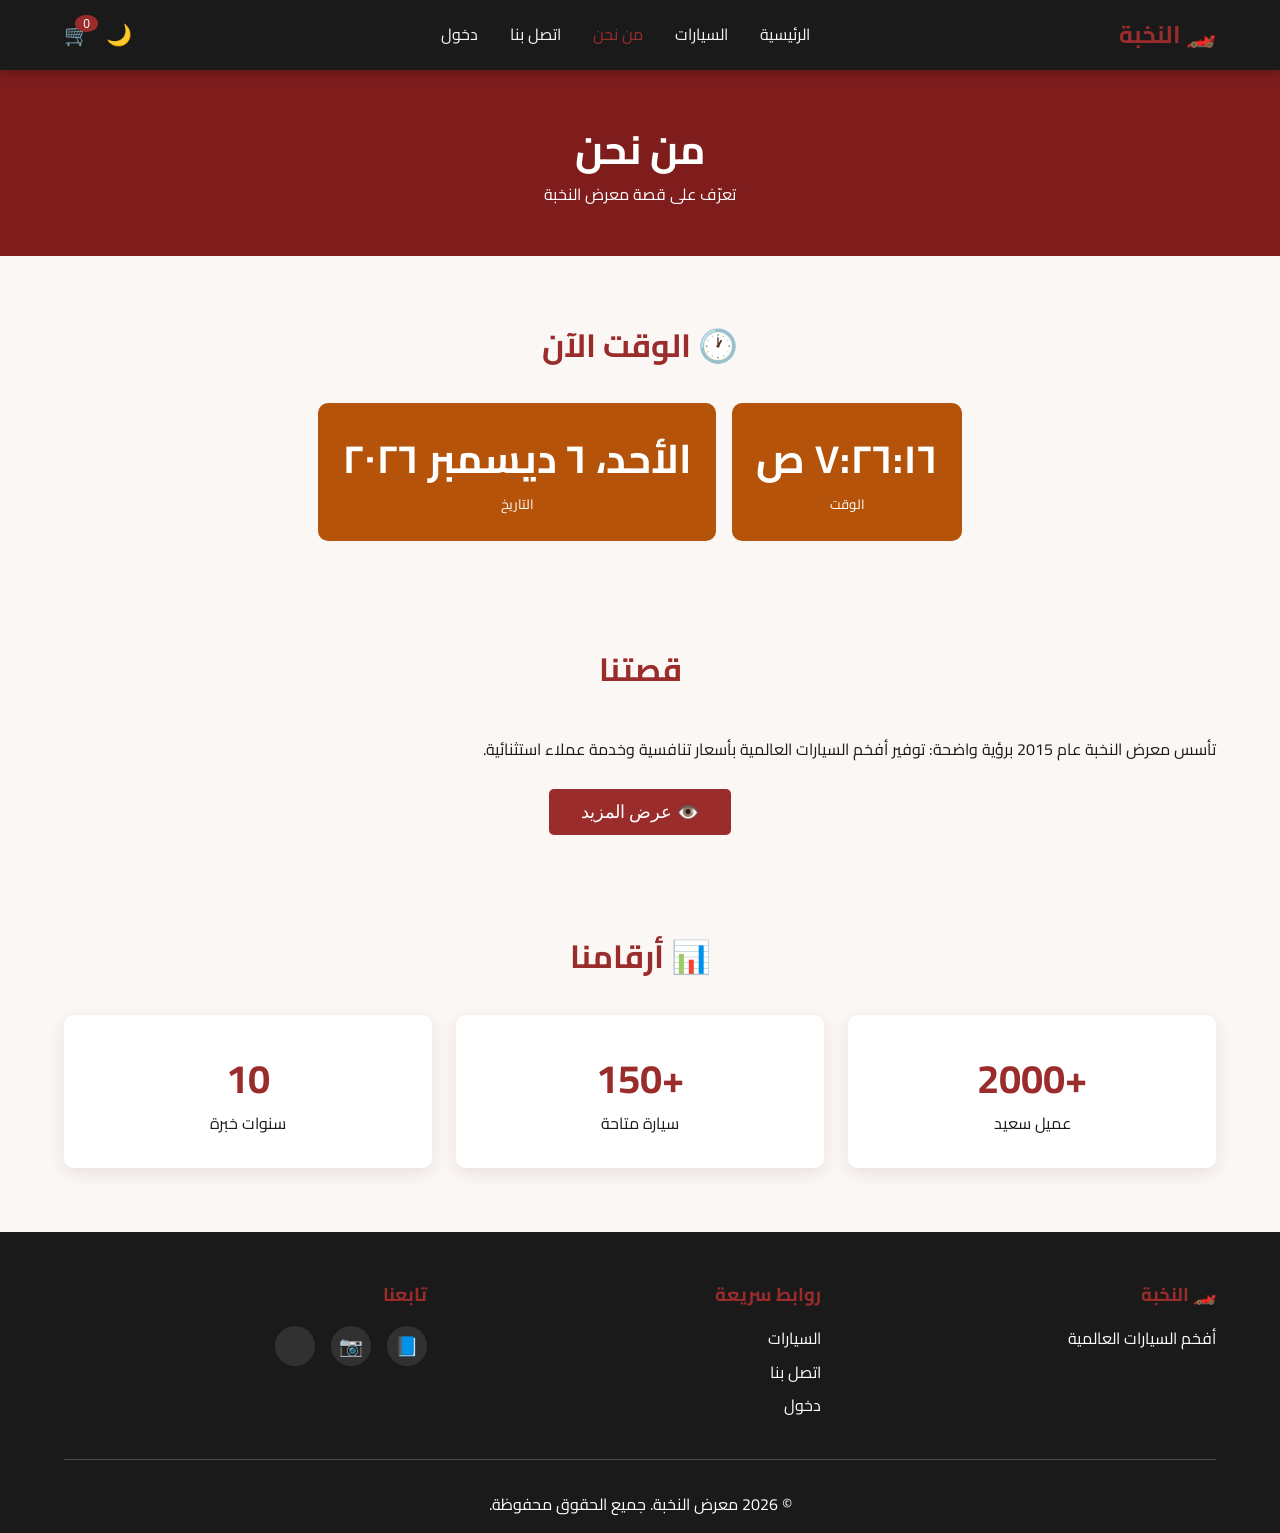
==== about.html @ c96fdfcc "done" ====
<!doctype html>
<html lang="ar" dir="rtl">
  <head>
    <!-- ترميز الأحرف العربية -->
    <meta charset="UTF-8" />
    <!-- التجاوب مع الشاشات -->
    <meta name="viewport" content="width=device-width, initial-scale=1.0" />
    <!-- عنوان الصفحة -->
    <title>معرض النخبة - من نحن</title>
    <!-- ملف التنسيق -->
    <link rel="stylesheet" href="css/style.css" />
    <!-- اتصال مسبق لتسريع تحميل الخطوط والصور -->
    <link rel="preconnect" href="https://fonts.googleapis.com" />
    <link rel="preconnect" href="https://fonts.gstatic.com" crossorigin />
    <link rel="preconnect" href="https://picsum.photos" />
    <!-- خط Cairo من Google Fonts -->
    <link href="https://fonts.googleapis.com/css2?family=Cairo:wght@400;600;700;900&display=swap" rel="stylesheet" />
    <!-- تطبيق الوضع الليلي فوراً لمنع وميض الصفحة -->
    <script>
      if (localStorage.getItem("darkMode") === "true") {
        document.documentElement.classList.add("dark-mode-pending");
      }
    </script>
    <style>
      .dark-mode-pending body {
        background-color: #1c1917;
        color: #f5f5f4;
      }
    </style>
    <meta name="color-scheme" content="light dark" />
  </head>
  <body>
    <!-- ========== شريط التنقل ========== -->
    <nav class="navbar">
      <div class="container">
        <!-- الشعار -->
        <div class="logo">
          <h2>🏎️ النخبة</h2>
        </div>
        <!-- الروابط -->
        <ul class="nav-links" id="navLinks">
          <li><a href="index.html">الرئيسية</a></li>
          <li><a href="cars.html">السيارات</a></li>
          <li><a href="about.html" class="active">من نحن</a></li>
          <li><a href="contact.html">اتصل بنا</a></li>
          <li><a href="login.php">دخول</a></li>
        </ul>
        <!-- الأزرار -->
        <div class="nav-actions">
          <button id="darkModeBtn" class="btn-icon">🌙</button>
          <button id="cartBtn" class="btn-icon">
            🛒 <span id="cartCount">0</span>
          </button>
        </div>
      </div>
    </nav>

    <!-- ========== ترويسة الصفحة ========== -->
    <section class="page-header">
      <div class="container">
        <h1>من نحن</h1>
        <p>تعرّف على قصة معرض النخبة</p>
      </div>
    </section>

    <!-- ========== قسم الساعة ========== -->
    <section class="clock-section">
      <div class="container">
        <h2 class="section-title">🕐 الوقت الآن</h2>
        <div class="countdown">
          <div class="time-box">
            <span id="liveTime">00:00:00</span>
            <small>الوقت</small>
          </div>
          <div class="time-box">
            <span id="liveDate">--</span>
            <small>التاريخ</small>
          </div>
        </div>
      </div>
    </section>

    <!-- ========== قسم القصة ========== -->
    <section class="about-section">
      <div class="container">
        <h2 class="section-title">قصتنا</h2>
        <p>
          تأسس معرض النخبة عام 2015 برؤية واضحة: توفير أفخم السيارات العالمية
          بأسعار تنافسية وخدمة عملاء استثنائية.
        </p>
        <div id="moreContent" class="more-content">
          <p>
            نعمل مع أكبر الشركات المصنعة عالمياً مثل لكزس، مرسيدس، BMW، وأودي
            لنقدم لكم أحدث الموديلات بضمان شامل.
          </p>
          <p>
            فريقنا من الخبراء مستعد لمساعدتك في اختيار السيارة المثالية التي
            تناسب احتياجاتك وميزانيتك.
          </p>
        </div>
        <button id="showMoreBtn" class="btn-primary">👁️ عرض المزيد</button>
      </div>
    </section>

    <!-- ========== قسم الإحصائيات ========== -->
    <section class="stats-section">
      <div class="container">
        <h2 class="section-title">📊 أرقامنا</h2>
        <div class="stats-grid">
          <div class="stat-card">
            <h3>+2000</h3>
            <p>عميل سعيد</p>
          </div>
          <div class="stat-card">
            <h3>+150</h3>
            <p>سيارة متاحة</p>
          </div>
          <div class="stat-card">
            <h3>10</h3>
            <p>سنوات خبرة</p>
          </div>
        </div>
      </div>
    </section>

    <!-- ========== التذييل ========== -->
    <footer class="footer">
      <div class="container">
        <div class="footer-content">
          <div class="footer-col">
            <h3>🏎️ النخبة</h3>
            <p>أفخم السيارات العالمية</p>
          </div>
          <div class="footer-col">
            <h3>روابط سريعة</h3>
            <ul>
              <li><a href="cars.html">السيارات</a></li>
              <li><a href="contact.html">اتصل بنا</a></li>
              <li><a href="login.php">دخول</a></li>
            </ul>
          </div>
          <div class="footer-col">
            <h3>تابعنا</h3>
            <div class="social">
              <a href="#" class="social-icon">📘</a>
              <a href="#" class="social-icon">📷</a>
              <a href="#" class="social-icon"></a>
            </div>
          </div>
        </div>
        <div class="copyright">
          <p>© 2026 معرض النخبة. جميع الحقوق محفوظة.</p>
        </div>
      </div>
    </footer>

    <!-- زر العودة للأعلى -->
    <button id="backToTop" class="back-to-top">↑</button>

    <!-- حاوية الإشعارات -->
    <div id="toastContainer" class="toast-container"></div>

    <!-- ربط JavaScript -->
    <script src="js/script.js" defer></script>
  </body>
</html>
---- css/style.css ----
/* =====================================================
   ملف التنسيق - معرض النخبة للسيارات
   الثيم: أحمر رياضي + أسود
   ===================================================== */

/* ========== المتغيرات (الألوان) ========== */
:root {
  /* ثيم Elegant Luxury (من Tailwind/TweakCN) */
  --primary: #9b2c2c; /* النبيذي الفاخر */
  --primary-hover: #7f1d1d; /* عند التحويم */
  --secondary: #7f1d1d; /* خلفيات الأقسام الداكنة */
  --accent: #b45309; /* الذهبي الكهرماني */
  --dark: #1a1a1a; /* شريط التنقل والتذييل */
  --light: #faf7f5; /* النص الفاتح */
  --gray: #57534e; /* الرمادي الدافئ */
  --success: #b45309; /* المجاميع والإشعارات الذهبية */
  --bg: #faf7f5; /* الخلفية الكريمية */
  --card-bg: #ffffff; /* خلفية البطاقات */
  --text: #1a1a1a; /* لون النص */
  --border-color: #f5e8d2; /* حد كريمي دافئ */
  --input-bg: #ffffff; /* خلفية حقول الإدخال */
  --heading-color: #7f1d1d; /* لون العناوين */
  --shadow-color: 127, 29, 29; /* ظل دافئ نبيذي */
}

/* ========== التنسيقات الأساسية ========== */
/* تصفير الهوامش الافتراضية */
* {
  margin: 0;
  padding: 0;
  box-sizing: border-box;
}

/* تنسيق جسم الصفحة */
body {
  font-family: "Cairo", "Segoe UI", Tahoma, sans-serif;
  background-color: var(--bg);
  color: var(--text);
  line-height: 1.6;
}

/* حاوية المحتوى */
.container {
  width: 90%;
  max-width: 1200px;
  margin: auto;
}

/* عنوان القسم */
.section-title {
  text-align: center;
  margin: 2rem 0;
  color: var(--primary);
  font-size: 2rem;
}

/* ========== شريط التنقل ========== */
.navbar {
  background-color: var(--dark);
  position: sticky;
  top: 0;
  z-index: 1000;
  box-shadow: 0 2px 10px rgba(0, 0, 0, 0.3);
}

.navbar .container {
  display: flex;
  justify-content: space-between;
  align-items: center;
  padding: 1rem 0;
}

.logo h2 {
  color: var(--primary);
}

.nav-links {
  display: flex;
  list-style: none;
  gap: 2rem;
}

.nav-links a {
  color: var(--light);
  text-decoration: none;
  transition: color 0.3s;
}

.nav-links a:hover,
.nav-links a.active {
  color: var(--primary);
}

.nav-actions {
  display: flex;
  gap: 1rem;
}

.btn-icon {
  background: none;
  border: none;
  color: var(--light);
  font-size: 1.3rem;
  cursor: pointer;
  position: relative;
}

#cartCount {
  background-color: var(--primary);
  color: white;
  border-radius: 50%;
  padding: 0.1rem 0.5rem;
  font-size: 0.75rem;
  position: absolute;
  top: -8px;
  right: -8px;
}

/* ========== السلايدر ========== */
.slider {
  position: relative;
  height: 500px;
  overflow: hidden;
}

.slide {
  position: absolute;
  inset: 0;
  opacity: 0;
  transition: opacity 0.8s;
}

.slide.active {
  opacity: 1;
}

.slide img {
  width: 100%;
  height: 100%;
  object-fit: cover;
}

.slide-content {
  position: absolute;
  inset: 0;
  background: rgba(0, 0, 0, 0.5);
  display: flex;
  flex-direction: column;
  justify-content: center;
  align-items: center;
  text-align: center;
  color: white;
}

.slide-content h1 {
  font-size: 3rem;
  margin-bottom: 1rem;
}

.slide-content p {
  font-size: 1.5rem;
  margin-bottom: 2rem;
}

.btn-primary {
  background-color: var(--primary);
  color: white;
  padding: 0.8rem 2rem;
  border: none;
  border-radius: 5px;
  cursor: pointer;
  text-decoration: none;
  font-size: 1.1rem;
  transition: background 0.3s;
}

.btn-primary:hover {
  background-color: var(--primary-hover);
}

.slider-btn {
  position: absolute;
  top: 50%;
  transform: translateY(-50%);
  background: rgba(0, 0, 0, 0.5);
  color: white;
  border: none;
  font-size: 2rem;
  padding: 1rem;
  cursor: pointer;
  z-index: 10;
}

.slider-btn.prev {
  right: 20px;
}

.slider-btn.next {
  left: 20px;
}

/* ========== المؤقت التنازلي ========== */
.countdown-section {
  background-color: var(--secondary);
  padding: 3rem 0;
}

.countdown-section .section-title {
  color: white;
}

.countdown {
  display: flex;
  justify-content: center;
  gap: 1rem;
}

.time-box {
  background-color: var(--accent);
  color: white;
  padding: 1.5rem;
  border-radius: 10px;
  text-align: center;
  min-width: 100px;
}

.time-box span {
  display: block;
  font-size: 2.5rem;
  font-weight: bold;
}

/* ========== البحث ========== */
.search-section {
  padding: 2rem 0;
}

.search-box {
  display: flex;
  gap: 0.5rem;
  max-width: 600px;
  margin: auto;
}

.search-box input {
  flex: 1;
  padding: 0.8rem;
  border: 2px solid var(--primary);
  background-color: var(--input-bg);
  color: var(--text);
  border-radius: 5px;
  font-size: 1rem;
}

/* ========== الفلترة والسيارات ========== */
.cars-section {
  padding: 2rem 0 4rem;
}

.filter-buttons {
  display: flex;
  justify-content: center;
  gap: 1rem;
  margin-bottom: 2rem;
  flex-wrap: wrap;
}

.filter-btn {
  padding: 0.6rem 1.5rem;
  border: 2px solid var(--primary);
  background: transparent;
  color: var(--primary);
  border-radius: 50px;
  cursor: pointer;
  transition: all 0.3s;
}

.filter-btn.active,
.filter-btn:hover {
  background-color: var(--primary);
  color: white;
}

.cars-grid {
  display: grid;
  grid-template-columns: repeat(auto-fill, minmax(280px, 1fr));
  gap: 2rem;
}

.car-card {
  background-color: var(--card-bg);
  border-radius: 10px;
  overflow: hidden;
  box-shadow: 0 6px 16px rgba(var(--shadow-color), 0.1);
  transition: transform 0.3s;
}

.car-card:hover {
  transform: translateY(-5px);
}

.car-card img {
  width: 100%;
  height: 200px;
  object-fit: cover;
}

.car-info {
  padding: 1rem;
}

.car-info h3 {
  color: var(--heading-color);
  margin-bottom: 0.5rem;
}

.car-brand {
  color: var(--gray);
  font-size: 0.9rem;
  margin-bottom: 0.5rem;
}

.price {
  color: var(--accent);
  font-size: 1.3rem;
  font-weight: bold;
  margin: 1rem 0;
}

/* ========== التذييل ========== */
.footer {
  background-color: var(--dark);
  color: white;
  padding: 3rem 0 1rem;
}

.footer-content {
  display: grid;
  grid-template-columns: repeat(3, 1fr);
  gap: 2rem;
}

.footer-col h3 {
  color: var(--primary);
  margin-bottom: 1rem;
}

.footer-col ul {
  list-style: none;
}

.footer-col ul li {
  margin-bottom: 0.5rem;
}

.footer-col ul li a {
  color: white;
  text-decoration: none;
  transition: color 0.3s;
}

.footer-col ul li a:hover {
  color: var(--primary);
}

.social {
  display: flex;
  gap: 1rem;
}

.social-icon {
  background: rgba(255, 255, 255, 0.1);
  width: 40px;
  height: 40px;
  display: flex;
  justify-content: center;
  align-items: center;
  border-radius: 50%;
  text-decoration: none;
  font-size: 1.2rem;
  transition: background 0.3s;
}

.social-icon:hover {
  background: var(--primary);
}

.copyright {
  border-top: 1px solid rgba(255, 255, 255, 0.2);
  text-align: center;
  padding-top: 2rem;
  margin-top: 2rem;
}

/* ========== زر العودة للأعلى ========== */
.back-to-top {
  position: fixed;
  bottom: 30px;
  left: 30px;
  width: 50px;
  height: 50px;
  border-radius: 50%;
  border: none;
  background-color: var(--primary);
  color: white;
  font-size: 1.5rem;
  cursor: pointer;
  opacity: 0;
  visibility: hidden;
  transition: all 0.3s;
  z-index: 999;
}

.back-to-top.show {
  opacity: 1;
  visibility: visible;
}

/* ========== النافذة المنبثقة ========== */
.modal {
  position: fixed;
  inset: 0;
  background: rgba(0, 0, 0, 0.7);
  display: none;
  justify-content: center;
  align-items: center;
  z-index: 2000;
}

.modal.show {
  display: flex;
}

.modal-content {
  background: var(--card-bg);
  color: var(--text);
  border-radius: 10px;
  padding: 2rem;
  width: 90%;
  max-width: 500px;
  text-align: center;
  position: relative;
}

.close-modal {
  position: absolute;
  top: 10px;
  left: 15px;
  font-size: 2rem;
  cursor: pointer;
  color: var(--gray);
}

.close-modal:hover {
  color: var(--primary);
}

.modal-content img {
  width: 100%;
  height: 250px;
  object-fit: cover;
  border-radius: 10px;
  margin-bottom: 1rem;
}

/* ========== الإشعارات ========== */
.toast-container {
  position: fixed;
  top: 80px;
  left: 50%;
  transform: translateX(-50%);
  z-index: 3000;
}

.toast {
  background-color: var(--success);
  color: white;
  padding: 1rem 2rem;
  border-radius: 50px;
  margin-bottom: 1rem;
  opacity: 0;
  transform: translateY(-20px);
  transition: all 0.3s;
}

.toast.show {
  opacity: 1;
  transform: translateY(0);
}

.toast.error {
  background-color: var(--primary);
}

/* ========== الوضع الليلي (ثيم Elegant Luxury الداكن) ========== */
body.dark-mode {
  --bg: #1c1917;
  --card-bg: #292524;
  --text: #f5f5f4;
  --border-color: #44403c;
  --input-bg: #1f1c1a;
  --heading-color: #fef3c7;
  --gray: #d6d3d1;
  --primary: #b91c1c;
  --primary-hover: #dc2626;
  --accent: #fbbf24;
  --success: #fbbf24;
  --light: #f5f5f4;
  --dark: #0f0e0d;
  --shadow-color: 0, 0, 0;
}

/* انتقال سلس عند التبديل */
body,
.car-card,
.modal-content,
.form-group input,
.form-group textarea,
.search-box input,
.sort-select {
  transition:
    background-color 0.3s,
    color 0.3s,
    border-color 0.3s;
}

/* النافذة المنبثقة تتبع الثيم */
body.dark-mode .modal-content {
  background: var(--card-bg);
  color: var(--text);
}

/* حقول الإدخال تتبع الثيم */
body.dark-mode .form-group input,
body.dark-mode .form-group textarea,
body.dark-mode .search-box input {
  background-color: var(--input-bg);
  color: var(--text);
  border-color: var(--border-color);
}

body.dark-mode .form-group input::placeholder,
body.dark-mode .form-group textarea::placeholder,
body.dark-mode .search-box input::placeholder {
  color: #777;
}

body.dark-mode .cart-item {
  border-bottom: 1px solid var(--border-color);
}

/* وصف السيارة داخل البطاقة */
body.dark-mode .car-brand {
  color: var(--gray);
}

/* ========== التجاوب ========== */
@media (max-width: 768px) {
  .nav-links {
    flex-direction: column;
    gap: 0.5rem;
  }

  .slide-content h1 {
    font-size: 2rem;
  }

  .footer-content {
    grid-template-columns: 1fr;
  }
}
/* ========== صفحة من نحن ========== */
/* ترويسة الصفحة */
.page-header {
  background-color: var(--secondary);
  color: white;
  padding: 3rem 0;
  text-align: center;
}

.page-header h1 {
  font-size: 2.5rem;
}

/* قسم الساعة */
.clock-section {
  padding: 2rem 0;
}

/* قسم القصة */
.about-section {
  padding: 2rem 0;
  line-height: 2;
}

/* المحتوى الإضافي المخفي */
.more-content {
  display: none;
  margin-top: 1rem;
  border-right: 4px solid var(--primary);
  padding-right: 1rem;
}

.more-content.show {
  display: block;
}

/* زر عرض المزيد */
#showMoreBtn {
  display: block;
  margin: 1.5rem auto 0;
}

/* قسم الإحصائيات */
.stats-section {
  padding: 2rem 0 4rem;
}

.stats-grid {
  display: grid;
  grid-template-columns: repeat(3, 1fr);
  gap: 1.5rem;
}

.stat-card {
  background-color: var(--card-bg);
  padding: 2rem;
  text-align: center;
  border-radius: 10px;
  box-shadow: 0 6px 16px rgba(var(--shadow-color), 0.1);
  transition: transform 0.3s;
}

.stat-card h3 {
  font-size: 2.5rem;
  color: var(--primary);
}

/* ========== صفحة اتصل بنا ========== */
.contact-info-section {
  padding: 2rem 0 0;
}

.contact-info-grid {
  display: grid;
  grid-template-columns: repeat(3, 1fr);
  gap: 1.5rem;
}

.contact-card {
  background-color: var(--card-bg);
  padding: 1.5rem;
  text-align: center;
  border-radius: 10px;
  box-shadow: 0 6px 16px rgba(var(--shadow-color), 0.1);
}

.contact-card h3 {
  color: var(--primary);
  margin-bottom: 0.5rem;
}

.contact-section {
  padding: 2rem 0 4rem;
}

.contact-form {
  background-color: var(--card-bg);
  max-width: 600px;
  margin: auto;
  padding: 2rem;
  border-radius: 10px;
  box-shadow: 0 6px 16px rgba(var(--shadow-color), 0.1);
}

.form-group {
  margin-bottom: 1.2rem;
}

.form-group label {
  display: block;
  margin-bottom: 0.4rem;
  font-weight: 600;
}

.form-group input,
.form-group textarea {
  width: 100%;
  padding: 0.7rem;
  border: 2px solid var(--border-color);
  background-color: var(--input-bg);
  color: var(--text);
  border-radius: 5px;
  font-size: 1rem;
  outline: none;
  transition: border-color 0.3s;
}

.form-group input:focus,
.form-group textarea:focus {
  border-color: var(--primary);
}

.error-msg {
  display: block;
  color: var(--primary);
  font-size: 0.85rem;
  min-height: 1.2rem;
}

/* ========== صفحة تسجيل الدخول ========== */
.login-section {
  padding: 3rem 0 5rem;
}

.welcome-back {
  text-align: center;
  color: var(--success);
  font-weight: 700;
  margin-bottom: 1rem;
}

.login-form {
  max-width: 420px;
  margin: auto;
  background-color: var(--card-bg);
  padding: 2rem;
  border-radius: 10px;
  box-shadow: 0 6px 16px rgba(var(--shadow-color), 0.1);
}

.password-wrapper {
  position: relative;
}

.toggle-password {
  position: absolute;
  left: 10px;
  top: 50%;
  transform: translateY(-50%);
  background: none;
  border: none;
  cursor: pointer;
  font-size: 1.1rem;
}

.login-footer-text {
  text-align: center;
  margin-top: 1rem;
}

.login-footer-text a {
  color: var(--primary);
}

/* ========== صندوق الأخطاء ========== */
.errors-box {
  max-width: 420px;
  margin: 1rem auto;
  background-color: rgba(155, 44, 44, 0.08);
  border: 1px solid var(--primary);
  color: var(--primary);
  padding: 0.8rem 1rem;
  border-radius: 5px;
}

.errors-box ul {
  list-style: none;
  line-height: 1.9;
}

/* ========== شريط الفرز ========== */
.sort-bar {
  display: flex;
  justify-content: center;
  align-items: center;
  gap: 0.5rem;
  margin-bottom: 2rem;
}

.sort-select {
  padding: 0.5rem 1rem;
  border: 2px solid var(--primary);
  border-radius: 5px;
  background-color: var(--card-bg);
  color: var(--text);
  cursor: pointer;
}

/* ========== نافذة السلة ========== */
.cart-items {
  max-height: 300px;
  overflow-y: auto;
  margin-bottom: 1rem;
}

.cart-item {
  display: flex;
  justify-content: space-between;
  padding: 0.6rem 0;
  border-bottom: 1px solid var(--border-color);
}

.cart-total {
  font-size: 1.2rem;
  font-weight: 700;
  text-align: left;
  margin-bottom: 1rem;
}

.cart-total span {
  color: var(--success);
}

.cart-actions {
  display: flex;
  justify-content: center;
  gap: 0.8rem;
}

/* ========== شريحة الترحيب ========== */
.user-chip {
  background-color: rgba(180, 83, 9, 0.15);
  color: var(--success);
  padding: 0.25rem 0.8rem;
  border-radius: 50px;
  font-size: 0.85rem;
  font-weight: 700;
  white-space: nowrap;
}

/* ========== التجاوب ========== */
@media (max-width: 768px) {
  .contact-info-grid,
  .stats-grid,
  .footer-content {
    grid-template-columns: 1fr;
  }
}
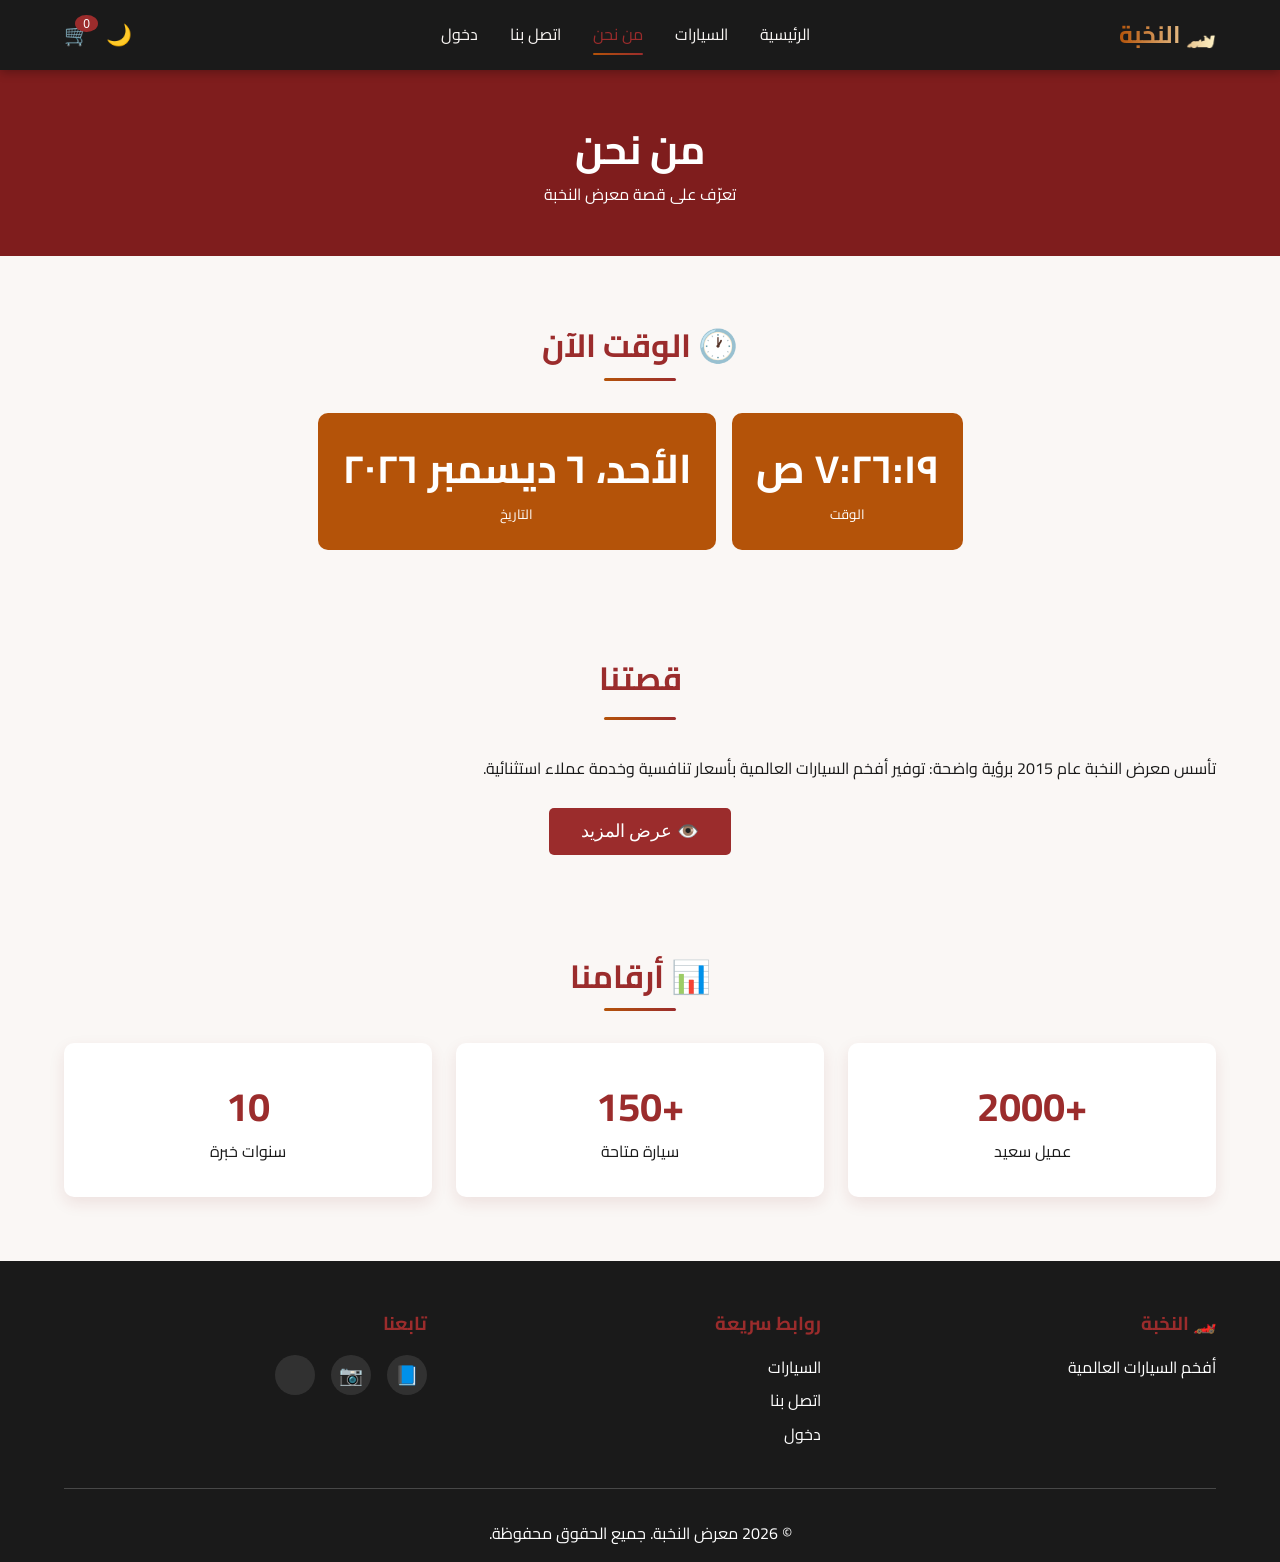
==== commit f58e2721: "auto up load" ====
--- a/about.html
+++ b/about.html
@@ -12,7 +12,8 @@
     <!-- اتصال مسبق لتسريع تحميل الخطوط والصور -->
     <link rel="preconnect" href="https://fonts.googleapis.com" />
     <link rel="preconnect" href="https://fonts.gstatic.com" crossorigin />
-    <link rel="preconnect" href="https://picsum.photos" />
+    <link rel="preconnect" href="https://thumb.wikimedia.org" />
+    <link rel="preconnect" href="https://images.pexels.com" />
     <!-- خط Cairo من Google Fonts -->
     <link href="https://fonts.googleapis.com/css2?family=Cairo:wght@400;600;700;900&display=swap" rel="stylesheet" />
     <!-- تطبيق الوضع الليلي فوراً لمنع وميض الصفحة -->
@@ -20,6 +21,7 @@
       if (localStorage.getItem("darkMode") === "true") {
         document.documentElement.classList.add("dark-mode-pending");
       }
+      document.documentElement.classList.add("js");
     </script>
     <style>
       .dark-mode-pending body {
--- a/css/style.css
+++ b/css/style.css
@@ -837,3 +837,513 @@
     grid-template-columns: 1fr;
   }
 }
+
+/* =====================================================
+   الأنيميشن — Luxury Cinematic Motion
+   ===================================================== */
+:root {
+  --ease-lux: cubic-bezier(0.22, 1, 0.36, 1);
+  --ease-spring: cubic-bezier(0.34, 1.56, 0.64, 1);
+}
+
+html {
+  scroll-behavior: smooth;
+}
+
+/* ---------- كوريوغرافيا الدخول: شريط التنقل ---------- */
+.logo,
+.nav-actions {
+  animation: navIn 0.7s var(--ease-lux) both;
+}
+
+.nav-links li {
+  animation: navIn 0.6s var(--ease-lux) both;
+}
+
+.nav-links li:nth-child(1) { animation-delay: 0.1s; }
+.nav-links li:nth-child(2) { animation-delay: 0.17s; }
+.nav-links li:nth-child(3) { animation-delay: 0.24s; }
+.nav-links li:nth-child(4) { animation-delay: 0.31s; }
+.nav-links li:nth-child(5) { animation-delay: 0.38s; }
+
+@keyframes navIn {
+  from {
+    opacity: 0;
+    transform: translateY(-18px);
+  }
+  to {
+    opacity: 1;
+    transform: none;
+  }
+}
+
+/* ---------- الشعار الذهبي المتلألئ ---------- */
+.logo h2 {
+  background: linear-gradient(90deg, var(--accent) 0%, #fef3c7 50%, var(--accent) 100%);
+  background-size: 200% auto;
+  -webkit-background-clip: text;
+  background-clip: text;
+  -webkit-text-fill-color: transparent;
+  color: transparent;
+  animation: shimmer 5s linear infinite;
+}
+
+@keyframes shimmer {
+  to {
+    background-position: -200% center;
+  }
+}
+
+/* ---------- روابط التنقل: خط ذهبي متحرك ---------- */
+.nav-links a {
+  position: relative;
+}
+
+.nav-links a::after {
+  content: "";
+  position: absolute;
+  bottom: -6px;
+  right: 0;
+  width: 100%;
+  height: 2px;
+  border-radius: 2px;
+  background: linear-gradient(90deg, var(--accent), var(--primary));
+  transform: scaleX(0);
+  transform-origin: right;
+  transition: transform 0.4s var(--ease-lux);
+}
+
+.nav-links a:hover::after,
+.nav-links a.active::after {
+  transform: scaleX(1);
+}
+
+/* ---------- شريط زجاجي عند التمرير + شريط التقدم ---------- */
+.navbar {
+  transition:
+    background-color 0.4s,
+    box-shadow 0.4s,
+    backdrop-filter 0.4s;
+}
+
+.navbar.scrolled {
+  background-color: rgba(20, 17, 15, 0.82);
+  backdrop-filter: blur(14px);
+  -webkit-backdrop-filter: blur(14px);
+  box-shadow: 0 6px 24px rgba(0, 0, 0, 0.35);
+}
+
+#scrollProgress {
+  position: fixed;
+  top: 0;
+  right: 0;
+  height: 3px;
+  width: 0%;
+  background: linear-gradient(90deg, var(--accent), var(--primary));
+  box-shadow: 0 0 10px rgba(180, 83, 9, 0.55);
+  z-index: 1001;
+}
+
+/* ---------- شاشة التحميل السينمائية ---------- */
+#preloader {
+  position: fixed;
+  inset: 0;
+  z-index: 9999;
+  display: flex;
+  flex-direction: column;
+  justify-content: center;
+  align-items: center;
+  gap: 1.1rem;
+  background: var(--dark);
+  transition:
+    opacity 0.7s var(--ease-lux),
+    visibility 0.7s;
+}
+
+#preloader.done {
+  opacity: 0;
+  visibility: hidden;
+  pointer-events: none;
+}
+
+.preloader-logo {
+  font-size: 4rem;
+  animation: preBounce 1.2s var(--ease-spring) infinite alternate;
+}
+
+.preloader-text {
+  color: var(--light);
+  font-size: 1.4rem;
+  font-weight: 700;
+  letter-spacing: 2px;
+  animation: preFade 1.6s ease-in-out infinite alternate;
+}
+
+.preloader-bar {
+  width: 210px;
+  height: 3px;
+  border-radius: 3px;
+  overflow: hidden;
+  background: rgba(255, 255, 255, 0.12);
+}
+
+.preloader-bar span {
+  display: block;
+  width: 40%;
+  height: 100%;
+  border-radius: 3px;
+  background: linear-gradient(90deg, var(--accent), var(--primary));
+  animation: preBar 1.1s var(--ease-lux) infinite;
+}
+
+@keyframes preBounce {
+  from { transform: translateY(0) scale(1); }
+  to { transform: translateY(-12px) scale(1.07); }
+}
+
+@keyframes preFade {
+  from { opacity: 0.4; }
+  to { opacity: 1; }
+}
+
+@keyframes preBar {
+  from { transform: translateX(260%); }
+  to { transform: translateX(-360%); }
+}
+
+/* ---------- السلايدر السينمائي: Ken Burns + دخول متدرج ---------- */
+.slide.active img {
+  animation: kenburns 7s var(--ease-lux) forwards;
+}
+
+@keyframes kenburns {
+  from { transform: scale(1); }
+  to { transform: scale(1.12); }
+}
+
+.slide.active .slide-content > * {
+  opacity: 0;
+  animation: slideUpIn 0.9s var(--ease-lux) forwards;
+}
+
+.slide.active .slide-content > *:nth-child(1) { animation-delay: 0.2s; }
+.slide.active .slide-content > *:nth-child(2) { animation-delay: 0.4s; }
+.slide.active .slide-content > *:nth-child(3) { animation-delay: 0.6s; }
+
+@keyframes slideUpIn {
+  from {
+    opacity: 0;
+    transform: translateY(32px);
+  }
+  to {
+    opacity: 1;
+    transform: none;
+  }
+}
+
+/* ---------- بطاقات السيارات: دخول متدرج + تحويم فاخر ---------- */
+.car-card {
+  position: relative;
+  transition:
+    transform 0.45s var(--ease-lux),
+    box-shadow 0.45s var(--ease-lux),
+    background-color 0.3s,
+    border-color 0.3s;
+  will-change: transform;
+}
+
+.card-anim {
+  animation: cardIn 0.7s var(--ease-lux) backwards;
+}
+
+@keyframes cardIn {
+  from {
+    opacity: 0;
+    transform: translateY(40px) scale(0.96);
+  }
+  to {
+    opacity: 1;
+    transform: none;
+  }
+}
+
+.car-card:hover {
+  transform: translateY(-10px);
+  box-shadow: 0 18px 40px rgba(var(--shadow-color), 0.28);
+}
+
+.car-card img {
+  transition: transform 0.7s var(--ease-lux);
+}
+
+.car-card:hover img {
+  transform: scale(1.09) rotate(0.5deg);
+}
+
+/* لمعان يمر على البطاقة عند التحويم */
+.car-card::after {
+  content: "";
+  position: absolute;
+  top: 0;
+  right: -75%;
+  width: 50%;
+  height: 100%;
+  background: linear-gradient(105deg, transparent, rgba(255, 255, 255, 0.25), transparent);
+  transform: skewX(20deg);
+  transition: right 0.9s var(--ease-lux);
+  pointer-events: none;
+}
+
+.car-card:hover::after {
+  right: 130%;
+}
+
+/* ---------- الأزرار: لمعان ذهبي + ارتفاع ---------- */
+.btn-primary {
+  position: relative;
+  overflow: hidden;
+  transition:
+    background-color 0.3s,
+    transform 0.35s var(--ease-spring),
+    box-shadow 0.35s;
+}
+
+.btn-primary:hover {
+  transform: translateY(-3px);
+  box-shadow: 0 10px 24px rgba(155, 44, 44, 0.35);
+}
+
+.btn-primary:active {
+  transform: translateY(-1px) scale(0.96);
+}
+
+.btn-primary::before {
+  content: "";
+  position: absolute;
+  top: 0;
+  right: -60%;
+  width: 40%;
+  height: 100%;
+  background: linear-gradient(105deg, transparent, rgba(255, 255, 255, 0.35), transparent);
+  transform: skewX(20deg);
+  transition: right 0.7s var(--ease-lux);
+  pointer-events: none;
+}
+
+.btn-primary:hover::before {
+  right: 130%;
+}
+
+/* ---------- الظهور عند التمرير (Scroll Reveal) ---------- */
+.js .reveal-init {
+  opacity: 0;
+  transform: translateY(34px);
+}
+
+.js .reveal-init.revealed {
+  opacity: 1;
+  transform: none;
+  transition:
+    opacity 0.8s var(--ease-lux),
+    transform 0.8s var(--ease-lux);
+  transition-delay: var(--reveal-delay, 0s);
+}
+
+/* خط ذهبي يظهر تحت عناوين الأقسام */
+.section-title {
+  position: relative;
+  padding-bottom: 0.6rem;
+}
+
+.section-title::after {
+  content: "";
+  position: absolute;
+  bottom: 0;
+  right: 50%;
+  width: 72px;
+  height: 3px;
+  border-radius: 3px;
+  background: linear-gradient(90deg, var(--accent), var(--primary));
+  transform: translateX(50%) scaleX(0);
+  transform-origin: center;
+  transition: transform 0.8s var(--ease-lux) 0.35s;
+}
+
+.section-title.revealed::after {
+  transform: translateX(50%) scaleX(1);
+}
+
+/* ---------- المؤقت: نبضة الأرقام + تحويم الصناديق ---------- */
+.time-box {
+  transition:
+    transform 0.35s var(--ease-lux),
+    box-shadow 0.35s;
+}
+
+.time-box:hover {
+  transform: translateY(-4px);
+  box-shadow: 0 10px 24px rgba(0, 0, 0, 0.22);
+}
+
+.time-box .tick {
+  animation: tick 0.45s var(--ease-spring);
+}
+
+@keyframes tick {
+  0% { transform: scale(1); }
+  45% { transform: scale(1.18); }
+  100% { transform: scale(1); }
+}
+
+/* ---------- السلة: نبضة الشارة + هزّة الزر ---------- */
+#cartCount.pop {
+  animation: pop 0.45s var(--ease-spring);
+}
+
+@keyframes pop {
+  0% { transform: scale(1); }
+  50% { transform: scale(1.6); }
+  100% { transform: scale(1); }
+}
+
+#cartBtn.wiggle {
+  animation: wiggle 0.5s var(--ease-spring);
+}
+
+@keyframes wiggle {
+  0%, 100% { transform: rotate(0); }
+  25% { transform: rotate(-12deg) scale(1.12); }
+  75% { transform: rotate(12deg) scale(1.12); }
+}
+
+/* ---------- النافذة المنبثقة: دخول نابض + ضبابية ---------- */
+.modal {
+  backdrop-filter: blur(8px);
+  -webkit-backdrop-filter: blur(8px);
+}
+
+.modal.show {
+  animation: backdropIn 0.4s var(--ease-lux);
+}
+
+.modal.show .modal-content {
+  animation: modalIn 0.55s var(--ease-spring) 0.1s backwards;
+}
+
+@keyframes backdropIn {
+  from { opacity: 0; }
+  to { opacity: 1; }
+}
+
+@keyframes modalIn {
+  from {
+    opacity: 0;
+    transform: scale(0.8) translateY(30px);
+  }
+  to {
+    opacity: 1;
+    transform: none;
+  }
+}
+
+.close-modal {
+  transition:
+    transform 0.4s var(--ease-spring),
+    color 0.3s;
+}
+
+.close-modal:hover {
+  transform: rotate(90deg) scale(1.15);
+}
+
+/* ---------- زر العودة للأعلى: نبض متوهج ---------- */
+.back-to-top {
+  transition:
+    opacity 0.4s var(--ease-lux),
+    visibility 0.4s,
+    transform 0.35s var(--ease-spring),
+    box-shadow 0.35s;
+}
+
+.back-to-top:hover {
+  transform: scale(1.12);
+  box-shadow: 0 8px 20px rgba(155, 44, 44, 0.4);
+}
+
+.back-to-top.show {
+  animation: pulseGlow 2.8s ease-in-out infinite;
+}
+
+@keyframes pulseGlow {
+  0%, 100% { box-shadow: 0 0 0 0 rgba(180, 83, 9, 0.45); }
+  50% { box-shadow: 0 0 0 12px rgba(180, 83, 9, 0); }
+}
+
+/* ---------- الفلاتر والنماذج ---------- */
+.filter-btn {
+  transition: all 0.35s var(--ease-lux);
+}
+
+.filter-btn:hover {
+  transform: translateY(-3px);
+  box-shadow: 0 6px 16px rgba(155, 44, 44, 0.25);
+}
+
+.search-box input,
+.form-group input,
+.form-group textarea {
+  transition:
+    border-color 0.3s,
+    box-shadow 0.4s,
+    background-color 0.3s,
+    color 0.3s;
+}
+
+.search-box input:focus,
+.form-group input:focus,
+.form-group textarea:focus {
+  box-shadow: 0 0 0 4px rgba(155, 44, 44, 0.12);
+}
+
+/* ---------- التذييل: روابط تنزلق + أيقونات ترتفع ---------- */
+.footer-col ul li a {
+  transition:
+    color 0.3s,
+    padding-right 0.35s var(--ease-lux);
+}
+
+.footer-col ul li a:hover {
+  padding-right: 8px;
+}
+
+.social-icon {
+  transition:
+    background 0.35s,
+    transform 0.35s var(--ease-spring);
+}
+
+.social-icon:hover {
+  transform: translateY(-4px) rotate(8deg);
+}
+
+/* ---------- الإشعارات: دخول نابض ---------- */
+.toast {
+  transition: all 0.45s var(--ease-spring);
+}
+
+/* ---------- احترام تفضيل تقليل الحركة ---------- */
+@media (prefers-reduced-motion: reduce) {
+  *,
+  *::before,
+  *::after {
+    animation-duration: 0.01ms !important;
+    animation-iteration-count: 1 !important;
+    transition-duration: 0.01ms !important;
+    scroll-behavior: auto !important;
+  }
+
+  .js .reveal-init {
+    opacity: 1;
+    transform: none;
+  }
+}
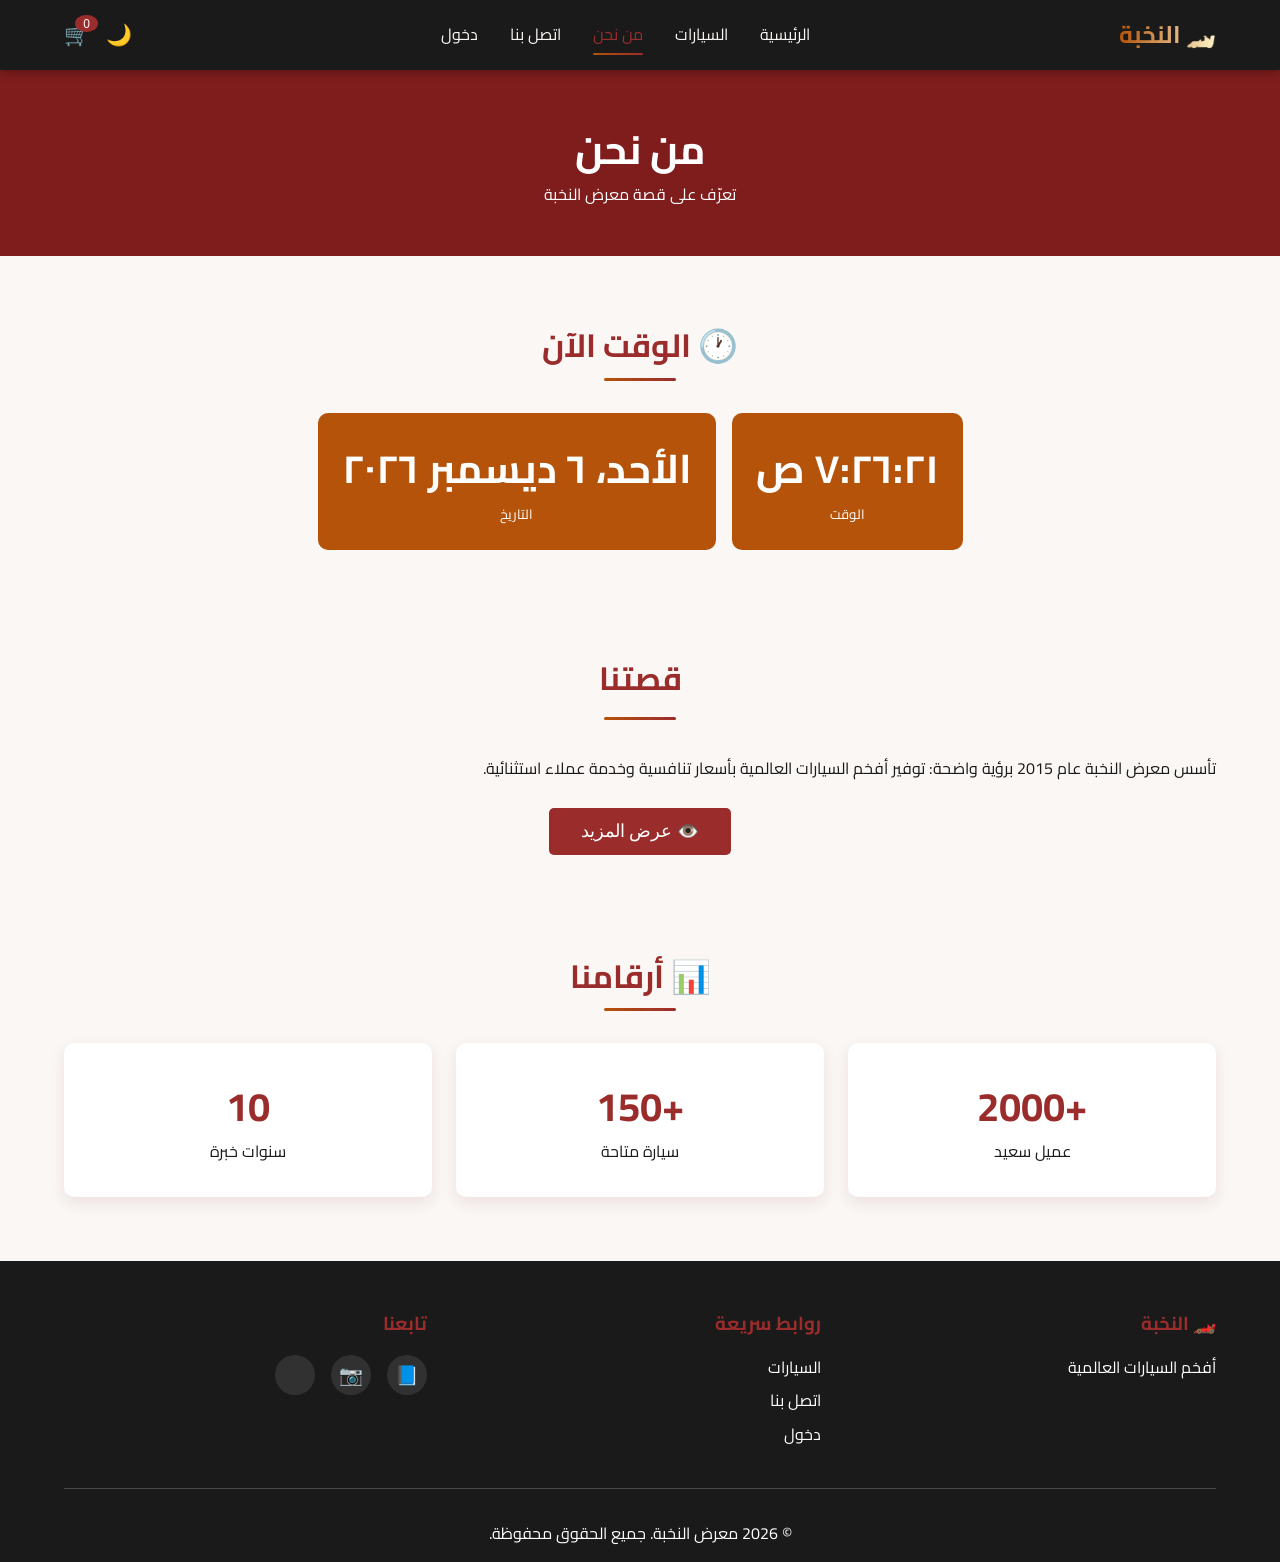
==== commit 92ad074d: "final" ====
--- a/about.html
+++ b/about.html
@@ -18,22 +18,30 @@
     <link href="https://fonts.googleapis.com/css2?family=Cairo:wght@400;600;700;900&display=swap" rel="stylesheet" />
     <!-- تطبيق الوضع الليلي فوراً لمنع وميض الصفحة -->
     <script>
+      // قراءة تفضيل الوضع الليلي: إن كان مفعّلاً نجهّز الصفحة للثيم الداكن
       if (localStorage.getItem("darkMode") === "true") {
+        // إضافة صنف التجهيز الداكن على الجذر لمنع الوميض الأبيض
         document.documentElement.classList.add("dark-mode-pending");
       }
+      // إضافة صنف js: إخبار CSS أن الجافاسكربت يعمل لتفعيل حركات الظهور عند التمرير
       document.documentElement.classList.add("js");
     </script>
+    <!-- تنسيق مؤقت للوضع الليلي قبل تحميل ملف CSS (يمنع الوميض الأبيض) -->
     <style>
+      /* تطبيق الخلفية والنص الداكنين مباشرة على body */
+      /* تنسيق مؤقت: خلفية داكنة للجسم قبل اكتمال تحميل ملف CSS */
       .dark-mode-pending body {
         background-color: #1c1917;
         color: #f5f5f4;
       }
     </style>
+    <!-- مطابقة ألوان المتصفح مع الثيم -->
     <meta name="color-scheme" content="light dark" />
   </head>
   <body>
     <!-- ========== شريط التنقل ========== -->
     <nav class="navbar">
+      <!-- حاوية شريط التنقل (لتوسيط المحتوى) -->
       <div class="container">
         <!-- الشعار -->
         <div class="logo">
@@ -49,7 +57,9 @@
         </ul>
         <!-- الأزرار -->
         <div class="nav-actions">
+          <!-- زر تبديل الوضع الليلي/النهاري -->
           <button id="darkModeBtn" class="btn-icon">🌙</button>
+          <!-- زر السلة: الشارة تُظهر عدد السيارات المحجوزة -->
           <button id="cartBtn" class="btn-icon">
             🛒 <span id="cartCount">0</span>
           </button>
@@ -59,22 +69,29 @@
 
     <!-- ========== ترويسة الصفحة ========== -->
     <section class="page-header">
-      <div class="container">
+      <!-- حاوية ترويسة الصفحة -->
+      <div class="container">
+        <!-- عنوان الصفحة -->
         <h1>من نحن</h1>
+        <!-- وصف مختصر أسفل العنوان -->
         <p>تعرّف على قصة معرض النخبة</p>
       </div>
     </section>
 
     <!-- ========== قسم الساعة ========== -->
     <section class="clock-section">
-      <div class="container">
+      <!-- حاوية قسم الساعة -->
+      <div class="container">
+        <!-- عنوان القسم -->
         <h2 class="section-title">🕐 الوقت الآن</h2>
         <div class="countdown">
           <div class="time-box">
+            <!-- مربع الوقت الحالي: يُحدّث كل ثانية بـ JavaScript -->
             <span id="liveTime">00:00:00</span>
             <small>الوقت</small>
           </div>
           <div class="time-box">
+            <!-- مربع التاريخ: يُحدّث بـ JavaScript -->
             <span id="liveDate">--</span>
             <small>التاريخ</small>
           </div>
@@ -84,12 +101,15 @@
 
     <!-- ========== قسم القصة ========== -->
     <section class="about-section">
+      <!-- حاوية قسم القصة -->
       <div class="container">
         <h2 class="section-title">قصتنا</h2>
+        <!-- الفقرة الظاهرة دائماً في قسم القصة -->
         <p>
           تأسس معرض النخبة عام 2015 برؤية واضحة: توفير أفخم السيارات العالمية
           بأسعار تنافسية وخدمة عملاء استثنائية.
         </p>
+        <!-- المحتوى الإضافي: مخفي افتراضياً ويظهر عند الضغط على الزر -->
         <div id="moreContent" class="more-content">
           <p>
             نعمل مع أكبر الشركات المصنعة عالمياً مثل لكزس، مرسيدس، BMW، وأودي
@@ -100,23 +120,29 @@
             تناسب احتياجاتك وميزانيتك.
           </p>
         </div>
+        <!-- زر إظهار/إخفاء المحتوى الإضافي (يتحكم به JavaScript) -->
         <button id="showMoreBtn" class="btn-primary">👁️ عرض المزيد</button>
       </div>
     </section>
 
     <!-- ========== قسم الإحصائيات ========== -->
     <section class="stats-section">
+      <!-- حاوية قسم الإحصائيات -->
       <div class="container">
         <h2 class="section-title">📊 أرقامنا</h2>
+        <!-- شبكة بطاقات الإحصائيات: ثلاثة أعمدة -->
         <div class="stats-grid">
+          <!-- بطاقة 1: عدد العملاء -->
           <div class="stat-card">
             <h3>+2000</h3>
             <p>عميل سعيد</p>
           </div>
+          <!-- بطاقة 2: عدد السيارات المتاحة -->
           <div class="stat-card">
             <h3>+150</h3>
             <p>سيارة متاحة</p>
           </div>
+          <!-- بطاقة 3: سنوات الخبرة -->
           <div class="stat-card">
             <h3>10</h3>
             <p>سنوات خبرة</p>
@@ -127,12 +153,16 @@
 
     <!-- ========== التذييل ========== -->
     <footer class="footer">
-      <div class="container">
+      <!-- حاوية التذييل -->
+      <div class="container">
+        <!-- حاوية أعمدة التذييل الثلاثة -->
         <div class="footer-content">
+          <!-- العمود الأول: تعريف مختصر بالمعرض -->
           <div class="footer-col">
             <h3>🏎️ النخبة</h3>
             <p>أفخم السيارات العالمية</p>
           </div>
+          <!-- العمود الثاني: روابط سريعة للصفحات -->
           <div class="footer-col">
             <h3>روابط سريعة</h3>
             <ul>
@@ -141,8 +171,10 @@
               <li><a href="login.php">دخول</a></li>
             </ul>
           </div>
+          <!-- العمود الثالث: أيقونات التواصل الاجتماعي -->
           <div class="footer-col">
             <h3>تابعنا</h3>
+            <!-- صف أيقونات التواصل الاجتماعي -->
             <div class="social">
               <a href="#" class="social-icon">📘</a>
               <a href="#" class="social-icon">📷</a>
@@ -150,6 +182,7 @@
             </div>
           </div>
         </div>
+        <!-- سطر حقوق النشر -->
         <div class="copyright">
           <p>© 2026 معرض النخبة. جميع الحقوق محفوظة.</p>
         </div>
--- a/css/style.css
+++ b/css/style.css
@@ -55,56 +55,65 @@
 }
 
 /* ========== شريط التنقل ========== */
+/* شريط التنقل: يبقى ملتصقاً أعلى الصفحة بلون داكن وظل خفيف */
 .navbar {
   background-color: var(--dark);
-  position: sticky;
+  position: sticky; /* sticky = يلتصق أعلى الشاشة عند التمرير */
   top: 0;
-  z-index: 1000;
-  box-shadow: 0 2px 10px rgba(0, 0, 0, 0.3);
-}
-
+  z-index: 1000; /* فوق كل العناصر */
+  box-shadow: 0 2px 10px rgba(0, 0, 0, 0.3); /* ظل لفصل الشريط */
+}
+
+/* حاوية الشريط: توزيع العناصر على الأطراف (توسيط رأسي) */
 .navbar .container {
   display: flex;
-  justify-content: space-between;
+  justify-content: space-between; /* الشعار يمين، الروابط وسط، الأزرار يسار */
   align-items: center;
   padding: 1rem 0;
 }
 
+/* الشعار: بلون النبيذي المميز للمعرض */
 .logo h2 {
   color: var(--primary);
 }
 
+/* قائمة الروابط: تنسيق أفقي بإزالة النقاط */
 .nav-links {
   display: flex;
-  list-style: none;
-  gap: 2rem;
-}
-
+  list-style: none; /* إزالة نقاط القائمة */
+  gap: 2rem; /* مسافة بين كل رابط */
+}
+
+/* الروابط: نص فاتح بدون خط سفلي */
 .nav-links a {
   color: var(--light);
   text-decoration: none;
-  transition: color 0.3s;
-}
-
+  transition: color 0.3s; /* انتقال ناعم عند تغيير اللون */
+}
+
+/* حالة التحويم والرابط النشط: لون نبيذي */
 .nav-links a:hover,
 .nav-links a.active {
   color: var(--primary);
 }
 
+/* أزرار الشريط (الوضع الليلي + السلة) */
 .nav-actions {
   display: flex;
   gap: 1rem;
 }
 
+/* زر أيقوني: بدون خلفية أو حدود */
 .btn-icon {
   background: none;
   border: none;
   color: var(--light);
   font-size: 1.3rem;
   cursor: pointer;
-  position: relative;
-}
-
+  position: relative; /* مرجع لتحديد موضع شارة العدد */
+}
+
+/* شارة عدد السلة: دائرة نبيذية صغيرة أعلى الزر */
 #cartCount {
   background-color: var(--primary);
   color: white;
@@ -117,51 +126,59 @@
 }
 
 /* ========== السلايدر ========== */
+/* حاوية السلايدر: ارتفاع ثابت مع إخفاء الأجزاء الزائدة */
 .slider {
-  position: relative;
+  position: relative; /* مرجع لتموضع الشرائح والأزرار */
   height: 500px;
-  overflow: hidden;
-}
-
+  overflow: hidden; /* إخفاء الشرائح غير الظاهرة */
+}
+
+/* الشريحة: متراكبة فوق بعضها مع شفافية صفرية */
 .slide {
   position: absolute;
-  inset: 0;
-  opacity: 0;
-  transition: opacity 0.8s;
-}
-
+  inset: 0; /* تغطي الحاوية كاملة */
+  opacity: 0; /* مخفية افتراضياً */
+  transition: opacity 0.8s; /* تلاشٍ ناعم عند التبديل */
+}
+
+/* الشريحة النشطة: ظاهرة بالكامل */
 .slide.active {
   opacity: 1;
 }
 
+/* صورة الشريحة: تملأ المساحة دون تشويه */
 .slide img {
   width: 100%;
   height: 100%;
-  object-fit: cover;
-}
-
+  object-fit: cover; /* قص الصورة لتملأ الإطار بحفاظ النسبة */
+}
+
+/* طبقة النص فوق الصورة: تعتيم + توسيط المحتوى */
 .slide-content {
   position: absolute;
   inset: 0;
-  background: rgba(0, 0, 0, 0.5);
+  background: rgba(0, 0, 0, 0.5); /* تعتيم لتحسين قراءة النص */
   display: flex;
   flex-direction: column;
-  justify-content: center;
-  align-items: center;
+  justify-content: center; /* توسيط رأسي */
+  align-items: center; /* توسيط أفقي */
   text-align: center;
   color: white;
 }
 
+/* عنوان الشريحة: حجم كبير مع مسافة سفلية */
 .slide-content h1 {
   font-size: 3rem;
   margin-bottom: 1rem;
 }
 
+/* وصف الشريحة: حجم متوسط */
 .slide-content p {
   font-size: 1.5rem;
   margin-bottom: 2rem;
 }
 
+/* الزر الرئيسي: نبيذي بخلفية ممتلئة */
 .btn-primary {
   background-color: var(--primary);
   color: white;
@@ -169,61 +186,70 @@
   border: none;
   border-radius: 5px;
   cursor: pointer;
-  text-decoration: none;
+  text-decoration: none; /* إزالة الخط السفلي للروابط */
   font-size: 1.1rem;
   transition: background 0.3s;
 }
 
+/* الزر الرئيسي عند التحويم: لون أغمق */
 .btn-primary:hover {
   background-color: var(--primary-hover);
 }
 
+/* أزرار التنقل بين الشرائح: دائرة نصف شفافة سوداء */
 .slider-btn {
   position: absolute;
-  top: 50%;
-  transform: translateY(-50%);
+  top: 50%; /* منتصف الارتفاع */
+  transform: translateY(-50%); /* تصحيح التوسيط */
   background: rgba(0, 0, 0, 0.5);
   color: white;
   border: none;
   font-size: 2rem;
   padding: 1rem;
   cursor: pointer;
-  z-index: 10;
-}
-
+  z-index: 10; /* فوق الشرائح */
+}
+
+/* زر السابق: على اليمين (اتجاه RTL) */
 .slider-btn.prev {
   right: 20px;
 }
 
+/* زر التالي: على اليسار (اتجاه RTL) */
 .slider-btn.next {
   left: 20px;
 }
 
 /* ========== المؤقت التنازلي ========== */
+/* قسم المؤقت: خلفية نبيذية داكنة */
 .countdown-section {
   background-color: var(--secondary);
   padding: 3rem 0;
 }
 
+/* عنوان القسم داخل المؤقت: أبيض للتباين مع الخلفية الداكنة */
 .countdown-section .section-title {
   color: white;
 }
 
+/* صف مربعات الوقت: توزيع أفقي متمركز */
 .countdown {
   display: flex;
   justify-content: center;
-  gap: 1rem;
-}
-
+  gap: 1rem; /* مسافة بين كل مربع */
+}
+
+/* مربع الوقت الواحد (يوم/ساعة/دقيقة/ثانية): ذهبي بزوايا دائرية */
 .time-box {
   background-color: var(--accent);
   color: white;
   padding: 1.5rem;
   border-radius: 10px;
   text-align: center;
-  min-width: 100px;
-}
-
+  min-width: 100px; /* عرض أدنى لمنع التمدد المتفاوت */
+}
+
+/* الرقم داخل المربع: حجم كبير وخط عريض */
 .time-box span {
   display: block;
   font-size: 2.5rem;
@@ -231,95 +257,110 @@
 }
 
 /* ========== البحث ========== */
+/* قسم البحث: هوامش رأسية */
 .search-section {
   padding: 2rem 0;
 }
 
+/* صندوق البحث: حقل + زر في صف واحد متمركز */
 .search-box {
   display: flex;
   gap: 0.5rem;
   max-width: 600px;
-  margin: auto;
-}
-
+  margin: auto; /* توسيط الصندوق */
+}
+
+/* حقل البحث: يتمدد ليملأ المساحة مع حدود نبيذية */
 .search-box input {
-  flex: 1;
+  flex: 1; /* يأخذ كل المساحة المتاحة */
   padding: 0.8rem;
   border: 2px solid var(--primary);
-  background-color: var(--input-bg);
+  background-color: var(--input-bg); /* يتبع الثيم (نهاري/ليلي) */
   color: var(--text);
   border-radius: 5px;
   font-size: 1rem;
 }
 
 /* ========== الفلترة والسيارات ========== */
+/* قسم السيارات: هوامش رأسية */
 .cars-section {
   padding: 2rem 0 4rem;
 }
 
+/* صف أزرار الفلترة: متمركز ويسمح بالالتفاف على الشاشات الصغيرة */
 .filter-buttons {
   display: flex;
   justify-content: center;
   gap: 1rem;
   margin-bottom: 2rem;
-  flex-wrap: wrap;
-}
-
+  flex-wrap: wrap; /* الالتفاف لسطر جديد عند ضيق الشاشة */
+}
+
+/* زر الفلترة: حدود نبيذية بخلفية شفافة وشكل كبسولة */
 .filter-btn {
   padding: 0.6rem 1.5rem;
   border: 2px solid var(--primary);
   background: transparent;
   color: var(--primary);
-  border-radius: 50px;
+  border-radius: 50px; /* شكل كبسولة */
   cursor: pointer;
   transition: all 0.3s;
 }
 
+/* الزر النشط أو عند التحويم: خلفية نبيذية ممتلئة ونص أبيض */
 .filter-btn.active,
 .filter-btn:hover {
   background-color: var(--primary);
   color: white;
 }
 
+/* شبكة السيارات: أعمدة تلقائية لا يقل عرض العمود عن 280px */
 .cars-grid {
   display: grid;
   grid-template-columns: repeat(auto-fill, minmax(280px, 1fr));
-  gap: 2rem;
-}
-
+  gap: 2rem; /* مسافة بين البطاقات */
+}
+
+/* بطاقة السيارة: خلفية بيضاء وزوايا دائرية وظل ناعم */
 .car-card {
-  background-color: var(--card-bg);
+  background-color: var(--card-bg); /* يتبع الثيم */
   border-radius: 10px;
-  overflow: hidden;
+  overflow: hidden; /* لقص الصورة داخل الزوايا الدائرية */
   box-shadow: 0 6px 16px rgba(var(--shadow-color), 0.1);
   transition: transform 0.3s;
 }
 
+/* البطاقة عند التحويم: ترتفع قليلاً */
 .car-card:hover {
   transform: translateY(-5px);
 }
 
+/* صورة السيارة: عرض كامل بارتفاع ثابت دون تشويه */
 .car-card img {
   width: 100%;
   height: 200px;
   object-fit: cover;
 }
 
+/* منطقة معلومات السيارة داخل البطاقة */
 .car-info {
   padding: 1rem;
 }
 
+/* اسم السيارة: بلون العناوين (يتغير مع الثيم) */
 .car-info h3 {
   color: var(--heading-color);
   margin-bottom: 0.5rem;
 }
 
+/* اسم الشركة المصنعة: رمادي صغير */
 .car-brand {
   color: var(--gray);
   font-size: 0.9rem;
   margin-bottom: 0.5rem;
 }
 
+/* السعر: ذهبي بارز وخط عريض */
 .price {
   color: var(--accent);
   font-size: 1.3rem;
@@ -328,63 +369,74 @@
 }
 
 /* ========== التذييل ========== */
+/* التذييل: خلفية داكنة ونص أبيض */
 .footer {
   background-color: var(--dark);
   color: white;
   padding: 3rem 0 1rem;
 }
 
+/* محتوى التذييل: ثلاثة أعمدة متساوية */
 .footer-content {
   display: grid;
   grid-template-columns: repeat(3, 1fr);
   gap: 2rem;
 }
 
+/* عنوان العمود في التذييل: نبيذي */
 .footer-col h3 {
   color: var(--primary);
   margin-bottom: 1rem;
 }
 
+/* قائمة روابط التذييل: إزالة النقاط */
 .footer-col ul {
   list-style: none;
 }
 
+/* عنصر القائمة: مسافة سفلية بين الروابط */
 .footer-col ul li {
   margin-bottom: 0.5rem;
 }
 
+/* رابط التذييل: أبيض بدون خط سفلي */
 .footer-col ul li a {
   color: white;
   text-decoration: none;
   transition: color 0.3s;
 }
 
+/* رابط التذييل عند التحويم: نبيذي */
 .footer-col ul li a:hover {
   color: var(--primary);
 }
 
+/* صف أيقونات التواصل الاجتماعي */
 .social {
   display: flex;
   gap: 1rem;
 }
 
+/* أيقونة تواصل: دائرة شفافة متمركزة المحتوى */
 .social-icon {
   background: rgba(255, 255, 255, 0.1);
   width: 40px;
   height: 40px;
   display: flex;
-  justify-content: center;
-  align-items: center;
+  justify-content: center; /* توسيط أفقي */
+  align-items: center; /* توسيط رأسي */
   border-radius: 50%;
   text-decoration: none;
   font-size: 1.2rem;
   transition: background 0.3s;
 }
 
+/* الأيقونة عند التحويم: خلفية نبيذية */
 .social-icon:hover {
   background: var(--primary);
 }
 
+/* سطر حقوق النشر: بحد علوي فاصل */
 .copyright {
   border-top: 1px solid rgba(255, 255, 255, 0.2);
   text-align: center;
@@ -393,8 +445,9 @@
 }
 
 /* ========== زر العودة للأعلى ========== */
+/* الزر العائم: دائرة نبيذية أسفل يسار الشاشة، مخفية افتراضياً */
 .back-to-top {
-  position: fixed;
+  position: fixed; /* يبقى ثابتاً عند التمرير */
   bottom: 30px;
   left: 30px;
   width: 50px;
@@ -405,32 +458,36 @@
   color: white;
   font-size: 1.5rem;
   cursor: pointer;
-  opacity: 0;
+  opacity: 0; /* مخفي افتراضياً */
   visibility: hidden;
   transition: all 0.3s;
   z-index: 999;
 }
 
+/* حالة الظهور: يضيفها JavaScript عند النزول في الصفحة */
 .back-to-top.show {
   opacity: 1;
   visibility: visible;
 }
 
 /* ========== النافذة المنبثقة ========== */
+/* الطبقة المعتمة الخلفية: تغطي الشاشة كاملة ومخفية افتراضياً */
 .modal {
   position: fixed;
-  inset: 0;
-  background: rgba(0, 0, 0, 0.7);
-  display: none;
+  inset: 0; /* تغطي الشاشة كاملة */
+  background: rgba(0, 0, 0, 0.7); /* تعتيم خلفي */
+  display: none; /* مخفية افتراضياً */
   justify-content: center;
   align-items: center;
-  z-index: 2000;
-}
-
+  z-index: 2000; /* فوق كل العناصر عدا الإشعارات */
+}
+
+/* حالة الإظهار: يضيفها JavaScript عند فتح البطاقة */
 .modal.show {
   display: flex;
 }
 
+/* صندوق المحتوى: بطاقة بيضاء بزوايا دائرية (تتبع الثيم) */
 .modal-content {
   background: var(--card-bg);
   color: var(--text);
@@ -439,9 +496,10 @@
   width: 90%;
   max-width: 500px;
   text-align: center;
-  position: relative;
-}
-
+  position: relative; /* مرجع لزر الإغلاق */
+}
+
+/* زر إغلاق النافذة (×): معلّق أعلى يسار الصندوق */
 .close-modal {
   position: absolute;
   top: 10px;
@@ -451,10 +509,12 @@
   color: var(--gray);
 }
 
+/* زر الإغلاق عند التحويم: نبيذي */
 .close-modal:hover {
   color: var(--primary);
 }
 
+/* صورة السيارة داخل النافذة: عرض كامل بارتفاع ثابت */
 .modal-content img {
   width: 100%;
   height: 250px;
@@ -464,30 +524,34 @@
 }
 
 /* ========== الإشعارات ========== */
+/* حاوية الإشعارات: مثبتة أعلى وسط الشاشة */
 .toast-container {
   position: fixed;
   top: 80px;
   left: 50%;
-  transform: translateX(-50%);
-  z-index: 3000;
-}
-
+  transform: translateX(-50%); /* تصحيح التوسيط الأفقي */
+  z-index: 3000; /* فوق كل العناصر */
+}
+
+/* الإشعار: كبسولة ذهبية تظهر بحركة انزلاق من الأعلى */
 .toast {
   background-color: var(--success);
   color: white;
   padding: 1rem 2rem;
   border-radius: 50px;
   margin-bottom: 1rem;
-  opacity: 0;
-  transform: translateY(-20px);
+  opacity: 0; /* مخفي افتراضياً */
+  transform: translateY(-20px); /* مزاح للأعلى */
   transition: all 0.3s;
 }
 
+/* الإشعار الظاهر: يتحرك للأسفل ويصبح مرئياً */
 .toast.show {
   opacity: 1;
   transform: translateY(0);
 }
 
+/* إشعار الخطأ: نبيذي بدل الذهبي */
 .toast.error {
   background-color: var(--primary);
 }
@@ -555,22 +619,26 @@
 }
 
 /* ========== التجاوب ========== */
+/* الشاشات الصغيرة (الجوال) — أقل من 768px */
 @media (max-width: 768px) {
+  /* روابط التنقل: تصبح عمودية */
   .nav-links {
     flex-direction: column;
     gap: 0.5rem;
   }
 
+  /* تصغير عنوان السلايدر */
   .slide-content h1 {
     font-size: 2rem;
   }
 
+  /* التذييل: عمود واحد */
   .footer-content {
     grid-template-columns: 1fr;
   }
 }
 /* ========== صفحة من نحن ========== */
-/* ترويسة الصفحة */
+/* ترويسة الصفحة: خلفية نبيذية داكنة ونص متمركز */
 .page-header {
   background-color: var(--secondary);
   color: white;
@@ -578,50 +646,54 @@
   text-align: center;
 }
 
+/* عنوان الترويسة الرئيسي: حجم كبير */
 .page-header h1 {
   font-size: 2.5rem;
 }
 
-/* قسم الساعة */
+/* قسم الساعة: هوامش رأسية */
 .clock-section {
   padding: 2rem 0;
 }
 
-/* قسم القصة */
+/* قسم القصة: تباعد أسطر واسع لراحة القراءة */
 .about-section {
   padding: 2rem 0;
   line-height: 2;
 }
 
-/* المحتوى الإضافي المخفي */
+/* المحتوى الإضافي المخفي: يظهر عند الضغط على "عرض المزيد" */
 .more-content {
-  display: none;
+  display: none; /* مخفي افتراضياً */
   margin-top: 1rem;
-  border-right: 4px solid var(--primary);
+  border-right: 4px solid var(--primary); /* شريط نبيذي جانبي (RTL) */
   padding-right: 1rem;
 }
 
+/* حالة الإظهار: يضيفها JavaScript عند الضغط على الزر */
 .more-content.show {
   display: block;
 }
 
-/* زر عرض المزيد */
+/* زر عرض المزيد: متمركز أسفل النص */
 #showMoreBtn {
   display: block;
   margin: 1.5rem auto 0;
 }
 
-/* قسم الإحصائيات */
+/* قسم الإحصائيات: هوامش رأسية */
 .stats-section {
   padding: 2rem 0 4rem;
 }
 
+/* شبكة الإحصائيات: ثلاثة أعمدة متساوية */
 .stats-grid {
   display: grid;
   grid-template-columns: repeat(3, 1fr);
   gap: 1.5rem;
 }
 
+/* بطاقة الإحصائية: بيضاء بزوايا دائرية وظل ناعم */
 .stat-card {
   background-color: var(--card-bg);
   padding: 2rem;
@@ -631,22 +703,26 @@
   transition: transform 0.3s;
 }
 
+/* الرقم الكبير داخل البطاقة: نبيذي بارز */
 .stat-card h3 {
   font-size: 2.5rem;
   color: var(--primary);
 }
 
 /* ========== صفحة اتصل بنا ========== */
+/* قسم بطاقات معلومات التواصل: هوامش علوية فقط */
 .contact-info-section {
   padding: 2rem 0 0;
 }
 
+/* شبكة البطاقات: ثلاثة أعمدة متساوية */
 .contact-info-grid {
   display: grid;
   grid-template-columns: repeat(3, 1fr);
   gap: 1.5rem;
 }
 
+/* بطاقة معلومة تواصل (عنوان/هاتف/بريد): بيضاء بظل ناعم */
 .contact-card {
   background-color: var(--card-bg);
   padding: 1.5rem;
@@ -655,64 +731,74 @@
   box-shadow: 0 6px 16px rgba(var(--shadow-color), 0.1);
 }
 
+/* عنوان البطاقة: نبيذي */
 .contact-card h3 {
   color: var(--primary);
   margin-bottom: 0.5rem;
 }
 
+/* قسم نموذج التواصل: هوامش رأسية */
 .contact-section {
   padding: 2rem 0 4rem;
 }
 
+/* صندوق النموذج: متمركز بعرض أقصى 600px */
 .contact-form {
   background-color: var(--card-bg);
   max-width: 600px;
-  margin: auto;
+  margin: auto; /* توسيط النموذج */
   padding: 2rem;
   border-radius: 10px;
   box-shadow: 0 6px 16px rgba(var(--shadow-color), 0.1);
 }
 
+/* مجموعة الحقل الواحد (تسمية + إدخال + رسالة خطأ) */
 .form-group {
   margin-bottom: 1.2rem;
 }
 
+/* تسمية الحقل: عرض كامل وخط عريض */
 .form-group label {
   display: block;
   margin-bottom: 0.4rem;
   font-weight: 600;
 }
 
+/* حقول الإدخال والنصوص: تتبع الثيم مع حدود متغيرة */
 .form-group input,
 .form-group textarea {
   width: 100%;
   padding: 0.7rem;
   border: 2px solid var(--border-color);
-  background-color: var(--input-bg);
+  background-color: var(--input-bg); /* يتبع الوضع الليلي */
   color: var(--text);
   border-radius: 5px;
   font-size: 1rem;
-  outline: none;
+  outline: none; /* إزالة الإطار الافتراضي */
   transition: border-color 0.3s;
 }
 
+/* الحقل عند التركيز: حدود نبيذية */
 .form-group input:focus,
 .form-group textarea:focus {
   border-color: var(--primary);
 }
 
+/* رسالة الخطأ أسفل الحقل: نبيذية صغيرة */
 .error-msg {
   display: block;
   color: var(--primary);
   font-size: 0.85rem;
-  min-height: 1.2rem;
+  min-height: 1.2rem; /* يحفظ المساحة لمنع اهتزاز التصميم */
 }
 
 /* ========== صفحة تسجيل الدخول ========== */
+/* قسم الدخول: هوامش رأسية واسعة */
 .login-section {
   padding: 3rem 0 5rem;
 }
 
+/* رسالة الترحيب أو الخطأ: ذهبية متمركزة وخط عريض */
 .welcome-back {
   text-align: center;
   color: var(--success);
@@ -720,23 +806,26 @@
   margin-bottom: 1rem;
 }
 
+/* صندوق نموذج الدخول: متمركز بعرض أقصى 420px */
 .login-form {
   max-width: 420px;
-  margin: auto;
+  margin: auto; /* توسيط النموذج */
   background-color: var(--card-bg);
   padding: 2rem;
   border-radius: 10px;
   box-shadow: 0 6px 16px rgba(var(--shadow-color), 0.1);
 }
 
+/* حاوية كلمة المرور: مرجع لتموضع زر العين داخلها */
 .password-wrapper {
   position: relative;
 }
 
+/* زر إظهار/إخفاء كلمة المرور (العين): معلّق يسار الحقل */
 .toggle-password {
   position: absolute;
   left: 10px;
-  top: 50%;
+  top: 50%; /* منتصف الحقل */
   transform: translateY(-50%);
   background: none;
   border: none;
@@ -744,32 +833,37 @@
   font-size: 1.1rem;
 }
 
+/* نص أسفل النموذج (رابط إنشاء حساب) */
 .login-footer-text {
   text-align: center;
   margin-top: 1rem;
 }
 
+/* رابط إنشاء الحساب: نبيذي */
 .login-footer-text a {
   color: var(--primary);
 }
 
 /* ========== صندوق الأخطاء ========== */
+/* صندوق أخطاء التسجيل: خلفية حمراء شفافة وحدود نبيذية */
 .errors-box {
   max-width: 420px;
   margin: 1rem auto;
-  background-color: rgba(155, 44, 44, 0.08);
+  background-color: rgba(155, 44, 44, 0.08); /* شفافية خفيفة */
   border: 1px solid var(--primary);
   color: var(--primary);
   padding: 0.8rem 1rem;
   border-radius: 5px;
 }
 
+/* قائمة الأخطاء داخل الصندوق: بدون نقاط مع تباعد أسطر */
 .errors-box ul {
   list-style: none;
   line-height: 1.9;
 }
 
 /* ========== شريط الفرز ========== */
+/* شريط الفرز: تسمية + قائمة منسدلة في صف متمركز */
 .sort-bar {
   display: flex;
   justify-content: center;
@@ -778,6 +872,7 @@
   margin-bottom: 2rem;
 }
 
+/* القائمة المنسدلة للفرز: تتبع الثيم */
 .sort-select {
   padding: 0.5rem 1rem;
   border: 2px solid var(--primary);
@@ -788,19 +883,22 @@
 }
 
 /* ========== نافذة السلة ========== */
+/* قائمة عناصر السلة: قابلة للتمرير عند كثرة العناصر */
 .cart-items {
   max-height: 300px;
-  overflow-y: auto;
+  overflow-y: auto; /* شريط تمرير رأسي عند الزيادة */
   margin-bottom: 1rem;
 }
 
+/* عنصر السلة الواحد: الاسم يسار والسعر يمين */
 .cart-item {
   display: flex;
   justify-content: space-between;
   padding: 0.6rem 0;
-  border-bottom: 1px solid var(--border-color);
-}
-
+  border-bottom: 1px solid var(--border-color); /* فاصل بين العناصر */
+}
+
+/* إجمالي السلة: بارز ومحاذى لليسار */
 .cart-total {
   font-size: 1.2rem;
   font-weight: 700;
@@ -808,10 +906,12 @@
   margin-bottom: 1rem;
 }
 
+/* المبلغ الإجمالي: ذهبي */
 .cart-total span {
   color: var(--success);
 }
 
+/* أزرار السلة (إتمام/تفريغ): صف متمركز */
 .cart-actions {
   display: flex;
   justify-content: center;
@@ -819,17 +919,19 @@
 }
 
 /* ========== شريحة الترحيب ========== */
+/* اسم المستخدم المسجل: كبسولة ذهبية شفافة */
 .user-chip {
-  background-color: rgba(180, 83, 9, 0.15);
+  background-color: rgba(180, 83, 9, 0.15); /* ذهبي شفاف */
   color: var(--success);
   padding: 0.25rem 0.8rem;
   border-radius: 50px;
   font-size: 0.85rem;
   font-weight: 700;
-  white-space: nowrap;
+  white-space: nowrap; /* منع التفاف الاسم */
 }
 
 /* ========== التجاوب ========== */
+/* الشاشات الصغيرة: تحويل الشبكات الثلاثية إلى عمود واحد */
 @media (max-width: 768px) {
   .contact-info-grid,
   .stats-grid,
@@ -841,31 +943,37 @@
 /* =====================================================
    الأنيميشن — Luxury Cinematic Motion
    ===================================================== */
+/* منحنيات الحركة الفاخرة: تُستخدم في كل الأنيميشن */
 :root {
-  --ease-lux: cubic-bezier(0.22, 1, 0.36, 1);
-  --ease-spring: cubic-bezier(0.34, 1.56, 0.64, 1);
-}
-
+  --ease-lux: cubic-bezier(0.22, 1, 0.36, 1); /* انسيابي بطيء النهاية = فخامة */
+  --ease-spring: cubic-bezier(0.34, 1.56, 0.64, 1); /* ارتدادي = مرونة وحيوية */
+}
+
+/* التمرير الناعم عند النقر على روابط داخلية (#featured) */
 html {
   scroll-behavior: smooth;
 }
 
 /* ---------- كوريوغرافيا الدخول: شريط التنقل ---------- */
+/* الشعار وأزرار الشريط: يدخلان معاً من الأعلى */
 .logo,
 .nav-actions {
-  animation: navIn 0.7s var(--ease-lux) both;
-}
-
+  animation: navIn 0.7s var(--ease-lux) both; /* both = يحفظ حالة البداية */
+}
+
+/* كل رابط تنقل: يدخل منفرداً من الأعلى */
 .nav-links li {
   animation: navIn 0.6s var(--ease-lux) both;
 }
 
+/* تأخير متدرج: الروابط تدخل واحداً بعد الآخر */
 .nav-links li:nth-child(1) { animation-delay: 0.1s; }
 .nav-links li:nth-child(2) { animation-delay: 0.17s; }
 .nav-links li:nth-child(3) { animation-delay: 0.24s; }
 .nav-links li:nth-child(4) { animation-delay: 0.31s; }
 .nav-links li:nth-child(5) { animation-delay: 0.38s; }
 
+/* حركة الدخول: نزول من الأعلى مع ظهور تدريجي */
 @keyframes navIn {
   from {
     opacity: 0;
@@ -878,47 +986,53 @@
 }
 
 /* ---------- الشعار الذهبي المتلألئ ---------- */
+/* الشعار: تدرج ذهبي مقصوص على شكل نص + لمعان متحرك دائم */
 .logo h2 {
   background: linear-gradient(90deg, var(--accent) 0%, #fef3c7 50%, var(--accent) 100%);
-  background-size: 200% auto;
-  -webkit-background-clip: text;
+  background-size: 200% auto; /* خلفية ممددة لتسمح بالحركة */
+  -webkit-background-clip: text; /* قص الخلفية على شكل الأحرف */
   background-clip: text;
-  -webkit-text-fill-color: transparent;
+  -webkit-text-fill-color: transparent; /* إظهار الخلفية بدل لون النص */
   color: transparent;
   animation: shimmer 5s linear infinite;
 }
 
+/* اللمعان: الخلفية تنزلق أفقيًا باستمرار */
 @keyframes shimmer {
   to {
-    background-position: -200% center;
+    background-position: -200% center; /* ينزلق من اليمين لليسار */
   }
 }
 
 /* ---------- روابط التنقل: خط ذهبي متحرك ---------- */
+/* الرابط: مرجع للخط الزخرفي أسفله */
 .nav-links a {
   position: relative;
 }
 
+/* الخط الزخرفي: شريط متدرج مخفي (عرض صفر) أسفل الرابط */
 .nav-links a::after {
   content: "";
   position: absolute;
-  bottom: -6px;
+  bottom: -6px; /* أسفل النص */
   right: 0;
   width: 100%;
   height: 2px;
   border-radius: 2px;
   background: linear-gradient(90deg, var(--accent), var(--primary));
-  transform: scaleX(0);
-  transform-origin: right;
+  transform: scaleX(0); /* مخفي */
+  transform-origin: right; /* ينمو من اليمين (اتجاه RTL) */
   transition: transform 0.4s var(--ease-lux);
 }
 
+/* عند التحويم أو الرابط النشط: الخط يتمدد ليملأ العرض */
 .nav-links a:hover::after,
 .nav-links a.active::after {
   transform: scaleX(1);
 }
 
 /* ---------- شريط زجاجي عند التمرير + شريط التقدم ---------- */
+/* انتقال ناعم لخلفية وظل شريط التنقل */
 .navbar {
   transition:
     background-color 0.4s,
@@ -926,67 +1040,75 @@
     backdrop-filter 0.4s;
 }
 
+/* حالة التمرير: خلفية شفافة + ضبابية زجاجية (يضيفها JS) */
 .navbar.scrolled {
-  background-color: rgba(20, 17, 15, 0.82);
-  backdrop-filter: blur(14px);
-  -webkit-backdrop-filter: blur(14px);
+  background-color: rgba(20, 17, 15, 0.82); /* داكن شبه شفاف */
+  backdrop-filter: blur(14px); /* ضبابية زجاجية */
+  -webkit-backdrop-filter: blur(14px); /* دعم متصفح Safari */
   box-shadow: 0 6px 24px rgba(0, 0, 0, 0.35);
 }
 
+/* شريط تقدم القراءة: خط ذهبي أعلى الصفحة يتوسع مع التمرير */
 #scrollProgress {
   position: fixed;
   top: 0;
-  right: 0;
+  right: 0; /* يبدأ من اليمين (اتجاه RTL) */
   height: 3px;
-  width: 0%;
-  background: linear-gradient(90deg, var(--accent), var(--primary));
-  box-shadow: 0 0 10px rgba(180, 83, 9, 0.55);
+  width: 0%; /* يتغير بـ JavaScript */
+  background: linear-gradient(90deg, var(--accent), var(--primary)); /* تدرج ذهبي→نبيذي */
+  box-shadow: 0 0 10px rgba(180, 83, 9, 0.55); /* توهج ذهبي */
   z-index: 1001;
 }
 
 /* ---------- شاشة التحميل السينمائية ---------- */
+/* شاشة التحميل: تغطي الشاشة كاملة بخلفية داكنة */
 #preloader {
   position: fixed;
   inset: 0;
-  z-index: 9999;
+  z-index: 9999; /* فوق كل شيء */
   display: flex;
   flex-direction: column;
   justify-content: center;
   align-items: center;
-  gap: 1.1rem;
+  gap: 1.1rem; /* مسافة بين الشعار والاسم والشريط */
   background: var(--dark);
   transition:
-    opacity 0.7s var(--ease-lux),
+    opacity 0.7s var(--ease-lux), /* تلاشٍ فاخر */
     visibility 0.7s;
 }
 
+/* عند اكتمال التحميل: تختفي الشاشة (يضيفها JS) */
 #preloader.done {
   opacity: 0;
   visibility: hidden;
-  pointer-events: none;
-}
-
+  pointer-events: none; /* لا تعترض النقر بعد الاختفاء */
+}
+
+/* شعار الشاشة: نبض مستمر (ارتفاع وانخفاض) */
 .preloader-logo {
   font-size: 4rem;
   animation: preBounce 1.2s var(--ease-spring) infinite alternate;
 }
 
+/* نص الشعار: توهج متبادل */
 .preloader-text {
   color: var(--light);
   font-size: 1.4rem;
   font-weight: 700;
-  letter-spacing: 2px;
+  letter-spacing: 2px; /* تباعد أحرف أنيق */
   animation: preFade 1.6s ease-in-out infinite alternate;
 }
 
+/* خلفية شريط التقدم: خط رمادي شفاف */
 .preloader-bar {
   width: 210px;
   height: 3px;
   border-radius: 3px;
-  overflow: hidden;
+  overflow: hidden; /* لقص الشريط المتحرك داخلها */
   background: rgba(255, 255, 255, 0.12);
 }
 
+/* الشريط المتحرك داخل الحاوية: يتحرك يميناً ويساراً باستمرار */
 .preloader-bar span {
   display: block;
   width: 40%;
@@ -996,66 +1118,77 @@
   animation: preBar 1.1s var(--ease-lux) infinite;
 }
 
+/* نبض الشعار: صعود وتكبير بسيط */
 @keyframes preBounce {
-  from { transform: translateY(0) scale(1); }
-  to { transform: translateY(-12px) scale(1.07); }
-}
-
+  from { transform: translateY(0) scale(1); } /* البداية: طبيعي */
+  to { transform: translateY(-12px) scale(1.07); } /* النهاية: أعلى وأكبر قليلاً */
+}
+
+/* توهج النص: من باهت إلى واضح */
 @keyframes preFade {
   from { opacity: 0.4; }
   to { opacity: 1; }
 }
 
+/* حركة شريط التقدم: يمر من اليمين إلى اليسار بشكل متكرر */
 @keyframes preBar {
   from { transform: translateX(260%); }
   to { transform: translateX(-360%); }
 }
 
 /* ---------- السلايدر السينمائي: Ken Burns + دخول متدرج ---------- */
+/* تأثير Ken Burns: زوم بطيء سينمائي على صورة الشريحة النشطة */
 .slide.active img {
   animation: kenburns 7s var(--ease-lux) forwards;
 }
 
+/* من الحجم الطبيعي إلى تكبير 12% */
 @keyframes kenburns {
   from { transform: scale(1); }
   to { transform: scale(1.12); }
 }
 
+/* عناصر محتوى الشريحة: تبدأ مخفية وتدخل بالحركة */
 .slide.active .slide-content > * {
   opacity: 0;
   animation: slideUpIn 0.9s var(--ease-lux) forwards;
 }
 
+/* تأخير متدرج: العنوان ثم الوصف ثم الزر */
 .slide.active .slide-content > *:nth-child(1) { animation-delay: 0.2s; }
 .slide.active .slide-content > *:nth-child(2) { animation-delay: 0.4s; }
 .slide.active .slide-content > *:nth-child(3) { animation-delay: 0.6s; }
 
+/* حركة الدخول: صعود من الأسفل مع تلاشٍ */
 @keyframes slideUpIn {
   from {
     opacity: 0;
-    transform: translateY(32px);
+    transform: translateY(32px); /* أسفل نقطة الاستقرار */
   }
   to {
     opacity: 1;
-    transform: none;
+    transform: none; /* الموضع الطبيعي */
   }
 }
 
 /* ---------- بطاقات السيارات: دخول متدرج + تحويم فاخر ---------- */
+/* البطاقة: انتقالات ناعمة + تحسين أداء الحركة */
 .car-card {
-  position: relative;
+  position: relative; /* مرجع لتأثير اللمعان ::after */
   transition:
     transform 0.45s var(--ease-lux),
     box-shadow 0.45s var(--ease-lux),
     background-color 0.3s,
     border-color 0.3s;
-  will-change: transform;
-}
-
+  will-change: transform; /* يُخبر المتصفح لتجهيز الطبقة (أداء أفضل) */
+}
+
+/* صنف يُضاف بالتبادل لكل بطاقة لإظهار حركة الدخول */
 .card-anim {
-  animation: cardIn 0.7s var(--ease-lux) backwards;
-}
-
+  animation: cardIn 0.7s var(--ease-lux) backwards; /* backwards = ينتظر التأخير مخفياً */
+}
+
+/* حركة دخول البطاقة: صعود + تكبير طفيف */
 @keyframes cardIn {
   from {
     opacity: 0;
@@ -1067,52 +1200,59 @@
   }
 }
 
+/* البطاقة عند التحويم: ارتفاع مع ظل عميق */
 .car-card:hover {
   transform: translateY(-10px);
   box-shadow: 0 18px 40px rgba(var(--shadow-color), 0.28);
 }
 
+/* صورة البطاقة: انتقال ناعم للزوم */
 .car-card img {
   transition: transform 0.7s var(--ease-lux);
 }
 
+/* الصورة عند التحويم: تكبير طفيف مع ميلان بسيط */
 .car-card:hover img {
   transform: scale(1.09) rotate(0.5deg);
 }
 
 /* لمعان يمر على البطاقة عند التحويم */
 .car-card::after {
-  content: "";
+  content: ""; /* عنصر وهمي بدون محتوى */
   position: absolute;
   top: 0;
-  right: -75%;
+  right: -75%; /* يبدأ خارج البطاقة يميناً */
   width: 50%;
   height: 100%;
   background: linear-gradient(105deg, transparent, rgba(255, 255, 255, 0.25), transparent);
-  transform: skewX(20deg);
+  transform: skewX(20deg); /* ميلان ليعطي شكل الشعاع */
   transition: right 0.9s var(--ease-lux);
-  pointer-events: none;
-}
-
+  pointer-events: none; /* لا يعترض النقر */
+}
+
+/* عند التحويم: اللمعان يعبر البطاقة إلى أقصى اليسار */
 .car-card:hover::after {
   right: 130%;
 }
 
 /* ---------- الأزرار: لمعان ذهبي + ارتفاع ---------- */
+/* الزر الرئيسي: مرجع لللمعان + منع تجاوز المحتوى */
 .btn-primary {
   position: relative;
-  overflow: hidden;
+  overflow: hidden; /* لقص اللمعان داخل الزر */
   transition:
     background-color 0.3s,
-    transform 0.35s var(--ease-spring),
+    transform 0.35s var(--ease-spring), /* ارتداد نابض */
     box-shadow 0.35s;
 }
 
+/* عند التحويم: يرتفع مع ظل نبيذي */
 .btn-primary:hover {
   transform: translateY(-3px);
   box-shadow: 0 10px 24px rgba(155, 44, 44, 0.35);
 }
 
+/* عند الضغط: ينضغط قليلاً (إحساس فيزيائي) */
 .btn-primary:active {
   transform: translateY(-1px) scale(0.96);
 }
@@ -1135,81 +1275,95 @@
 }
 
 /* ---------- الظهور عند التمرير (Scroll Reveal) ---------- */
+/* الحالة الأولية قبل الظهور: مخفي ومزاح للأسفل
+   (الصنف .js يمنع الاختفاء لو تعطّل JavaScript) */
 .js .reveal-init {
   opacity: 0;
   transform: translateY(34px);
 }
 
+/* الحالة النهائية عند دخول العنصر نطاق الرؤية (يضيفها IntersectionObserver) */
 .js .reveal-init.revealed {
   opacity: 1;
   transform: none;
   transition:
     opacity 0.8s var(--ease-lux),
     transform 0.8s var(--ease-lux);
-  transition-delay: var(--reveal-delay, 0s);
+  transition-delay: var(--reveal-delay, 0s); /* تأخير متدرج لكل عنصر */
 }
 
 /* خط ذهبي يظهر تحت عناوين الأقسام */
+/* عنوان القسم: مرجع للخط الزخرفي أسفله */
 .section-title {
   position: relative;
   padding-bottom: 0.6rem;
 }
 
+/* الخط الزخرفي: شريط متدرج ذهبي مخفي بالبداية (عرض صفر) */
 .section-title::after {
   content: "";
   position: absolute;
   bottom: 0;
-  right: 50%;
+  right: 50%; /* منتصف العنوان */
   width: 72px;
   height: 3px;
   border-radius: 3px;
   background: linear-gradient(90deg, var(--accent), var(--primary));
-  transform: translateX(50%) scaleX(0);
+  transform: translateX(50%) scaleX(0); /* مخفي (عرض صفر) */
   transform-origin: center;
-  transition: transform 0.8s var(--ease-lux) 0.35s;
-}
-
+  transition: transform 0.8s var(--ease-lux) 0.35s; /* يظهر بعد تأخير */
+}
+
+/* عند ظهور العنوان: الخط يتمدد أفقيًا */
 .section-title.revealed::after {
   transform: translateX(50%) scaleX(1);
 }
 
 /* ---------- المؤقت: نبضة الأرقام + تحويم الصناديق ---------- */
+/* مربع الوقت: انتقال ناعم للارتفاع والظل */
 .time-box {
   transition:
     transform 0.35s var(--ease-lux),
     box-shadow 0.35s;
 }
 
+/* مربع الوقت عند التحويم: يرتفع مع ظل */
 .time-box:hover {
   transform: translateY(-4px);
   box-shadow: 0 10px 24px rgba(0, 0, 0, 0.22);
 }
 
+/* الرقم عند تغيّر قيمته: نبضة (يضيفها JS كل ثانية) */
 .time-box .tick {
   animation: tick 0.45s var(--ease-spring);
 }
 
+/* النبضة: تكبير ثم عودة للحجم الطبيعي */
 @keyframes tick {
   0% { transform: scale(1); }
-  45% { transform: scale(1.18); }
+  45% { transform: scale(1.18); } /* ذروة التكبير */
   100% { transform: scale(1); }
 }
 
 /* ---------- السلة: نبضة الشارة + هزّة الزر ---------- */
+/* شارة العدد عند إضافة سيارة: نبضة (يضيفها JS) */
 #cartCount.pop {
   animation: pop 0.45s var(--ease-spring);
 }
 
+/* النبضة: تضخم حتى 1.6 ثم عودة */
 @keyframes pop {
   0% { transform: scale(1); }
   50% { transform: scale(1.6); }
   100% { transform: scale(1); }
 }
 
+/* زر السلة عند الإضافة: اهتزاز يميناً ويساراً (يضيفه JS) */
 #cartBtn.wiggle {
   animation: wiggle 0.5s var(--ease-spring);
 }
 
+/* الهزة: دوران متبادل بزاوية بسيطة */
 @keyframes wiggle {
   0%, 100% { transform: rotate(0); }
   25% { transform: rotate(-12deg) scale(1.12); }
@@ -1217,24 +1371,29 @@
 }
 
 /* ---------- النافذة المنبثقة: دخول نابض + ضبابية ---------- */
+/* الطبقة الخلفية للنافذة: ضبابية زجاجية */
 .modal {
   backdrop-filter: blur(8px);
-  -webkit-backdrop-filter: blur(8px);
-}
-
+  -webkit-backdrop-filter: blur(8px); /* دعم Safari */
+}
+
+/* عند فتح النافذة: الخلفية تظهر بتلاشٍ */
 .modal.show {
   animation: backdropIn 0.4s var(--ease-lux);
 }
 
+/* صندوق المحتوى: يدخل بحركة نابضة بعد الخلفية */
 .modal.show .modal-content {
   animation: modalIn 0.55s var(--ease-spring) 0.1s backwards;
 }
 
+/* ظهور الخلفية: من شفاف إلى معتم */
 @keyframes backdropIn {
   from { opacity: 0; }
   to { opacity: 1; }
 }
 
+/* دخول صندوق المحتوى: تكبير من 0.8 مع صعود */
 @keyframes modalIn {
   from {
     opacity: 0;
@@ -1246,12 +1405,14 @@
   }
 }
 
+/* زر الإغلاق: انتقال للدوران واللون */
 .close-modal {
   transition:
     transform 0.4s var(--ease-spring),
     color 0.3s;
 }
 
+/* زر الإغلاق عند التحويم: دوران 90° مع تكبير */
 .close-modal:hover {
   transform: rotate(90deg) scale(1.15);
 }
@@ -1274,21 +1435,25 @@
   animation: pulseGlow 2.8s ease-in-out infinite;
 }
 
+/* نبض التوهج: حلقة ذهبية تتوسع وتتلاشى باستمرار */
 @keyframes pulseGlow {
-  0%, 100% { box-shadow: 0 0 0 0 rgba(180, 83, 9, 0.45); }
-  50% { box-shadow: 0 0 0 12px rgba(180, 83, 9, 0); }
+  0%, 100% { box-shadow: 0 0 0 0 rgba(180, 83, 9, 0.45); } /* توهج ملتصق */
+  50% { box-shadow: 0 0 0 12px rgba(180, 83, 9, 0); } /* توهج متوسع شفاف */
 }
 
 /* ---------- الفلاتر والنماذج ---------- */
+/* زر الفلترة: انتقال ناعم لكل الخصائص */
 .filter-btn {
   transition: all 0.35s var(--ease-lux);
 }
 
+/* زر الفلترة عند التحويم: يرتفع مع ظل نبيذي */
 .filter-btn:hover {
   transform: translateY(-3px);
   box-shadow: 0 6px 16px rgba(155, 44, 44, 0.25);
 }
 
+/* حقول البحث والنماذج: انتقال ناعم للحدود والظل والألوان */
 .search-box input,
 .form-group input,
 .form-group textarea {
@@ -1299,6 +1464,7 @@
     color 0.3s;
 }
 
+/* الحقل عند التركيز: هالة نبيذية خفيفة حوله */
 .search-box input:focus,
 .form-group input:focus,
 .form-group textarea:focus {
@@ -1306,42 +1472,79 @@
 }
 
 /* ---------- التذييل: روابط تنزلق + أيقونات ترتفع ---------- */
+/* رابط التذييل: ينتقل مع إزاحة داخلية عند التحويم */
 .footer-col ul li a {
   transition:
     color 0.3s,
     padding-right 0.35s var(--ease-lux);
 }
 
+/* عند التحويم: ينزلق لليمين مسافة 8px (اتجاه RTL) */
 .footer-col ul li a:hover {
   padding-right: 8px;
 }
 
+/* أيقونة التواصل: انتقال للخلفية والحركة */
 .social-icon {
   transition:
     background 0.35s,
     transform 0.35s var(--ease-spring);
 }
 
+/* عند التحويم: ترتفع مع دوران بسيط */
 .social-icon:hover {
   transform: translateY(-4px) rotate(8deg);
 }
 
 /* ---------- الإشعارات: دخول نابض ---------- */
+/* الإشعار: انتقال نابض لكل الخصائص */
 .toast {
   transition: all 0.45s var(--ease-spring);
 }
 
+/* ---------- بطاقات الإحصائيات: تحويم فاخر (إصلاح اختفاء الرقم) ---------- */
+/* البطاقة: انتقال ناعم للحركة والظل والألوان */
+.stat-card {
+  cursor: default; /* ليست قابلة للنقر */
+  transition:
+    transform 0.4s var(--ease-lux),
+    box-shadow 0.4s var(--ease-lux),
+    background-color 0.4s var(--ease-lux),
+    color 0.4s var(--ease-lux);
+}
+
+/* عند التحويم: ترتفع وتصبح خلفيتها نبيذية (تتبع الثيم) */
+.stat-card:hover {
+  background-color: var(--primary);
+  transform: translateY(-6px);
+  box-shadow: 0 14px 30px rgba(var(--shadow-color), 0.3);
+}
+
+/* الرقم والوصف يصيران فاتحين فوق الخلفية البرغونية */
+/* الرقم: أبيض ناصع ليبقى واضحاً (حل مشكلة الاختفاء!) */
+.stat-card:hover h3 {
+  color: #ffffff;
+}
+
+/* الوصف: أبيض شفاف قليلاً لتراتب بصري */
+.stat-card:hover p {
+  color: rgba(255, 255, 255, 0.85);
+}
+
 /* ---------- احترام تفضيل تقليل الحركة ---------- */
+/* لمن يفضّل تقليل الحركة في نظامه: إيقاف كل الأنيميشن فوراً */
 @media (prefers-reduced-motion: reduce) {
+  /* تقصير مدد كل الحركات والانتقالات إلى حدها الأدنى */
   *,
   *::before,
   *::after {
     animation-duration: 0.01ms !important;
-    animation-iteration-count: 1 !important;
+    animation-iteration-count: 1 !important; /* نبضة واحدة فقط */
     transition-duration: 0.01ms !important;
-    scroll-behavior: auto !important;
+    scroll-behavior: auto !important; /* تمرير فوري بلا نعومة */
   }
 
+  /* إظهار كل عناصر Scroll Reveal مباشرة بدون حركة */
   .js .reveal-init {
     opacity: 1;
     transform: none;
